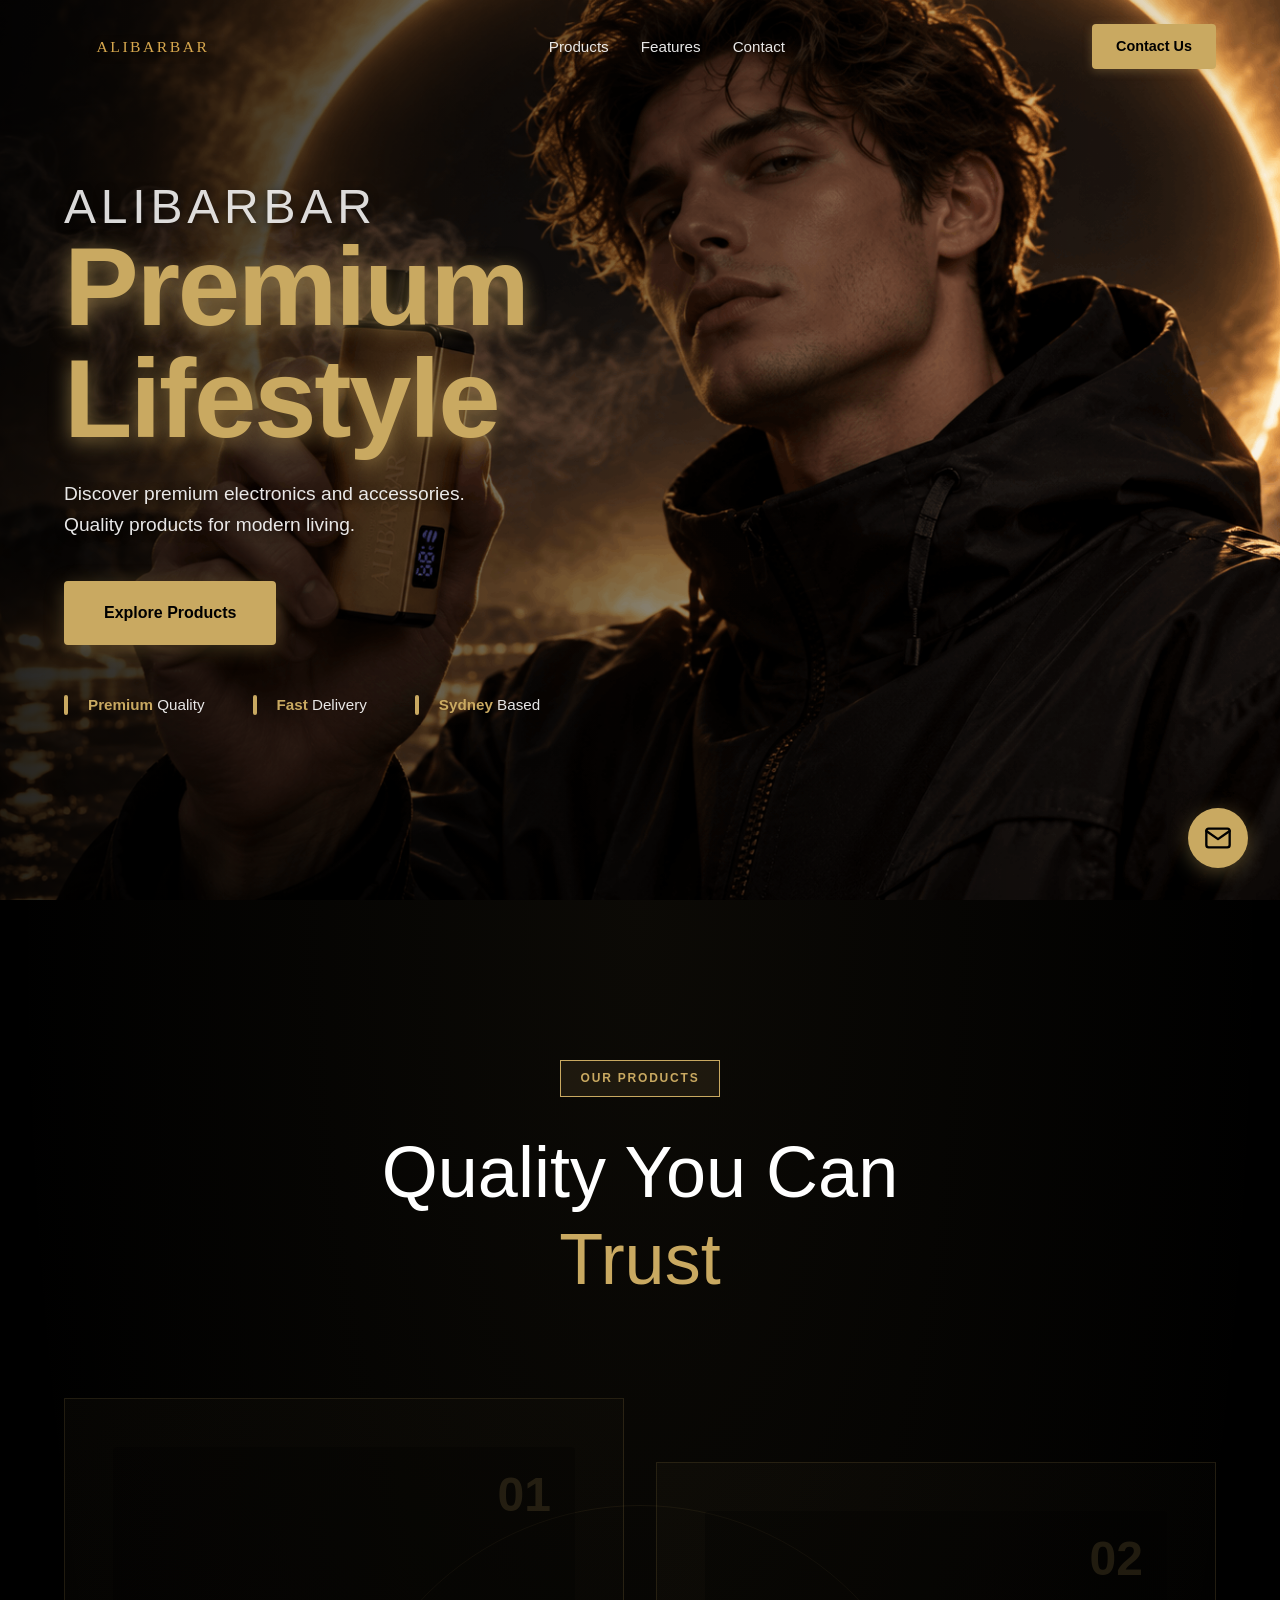
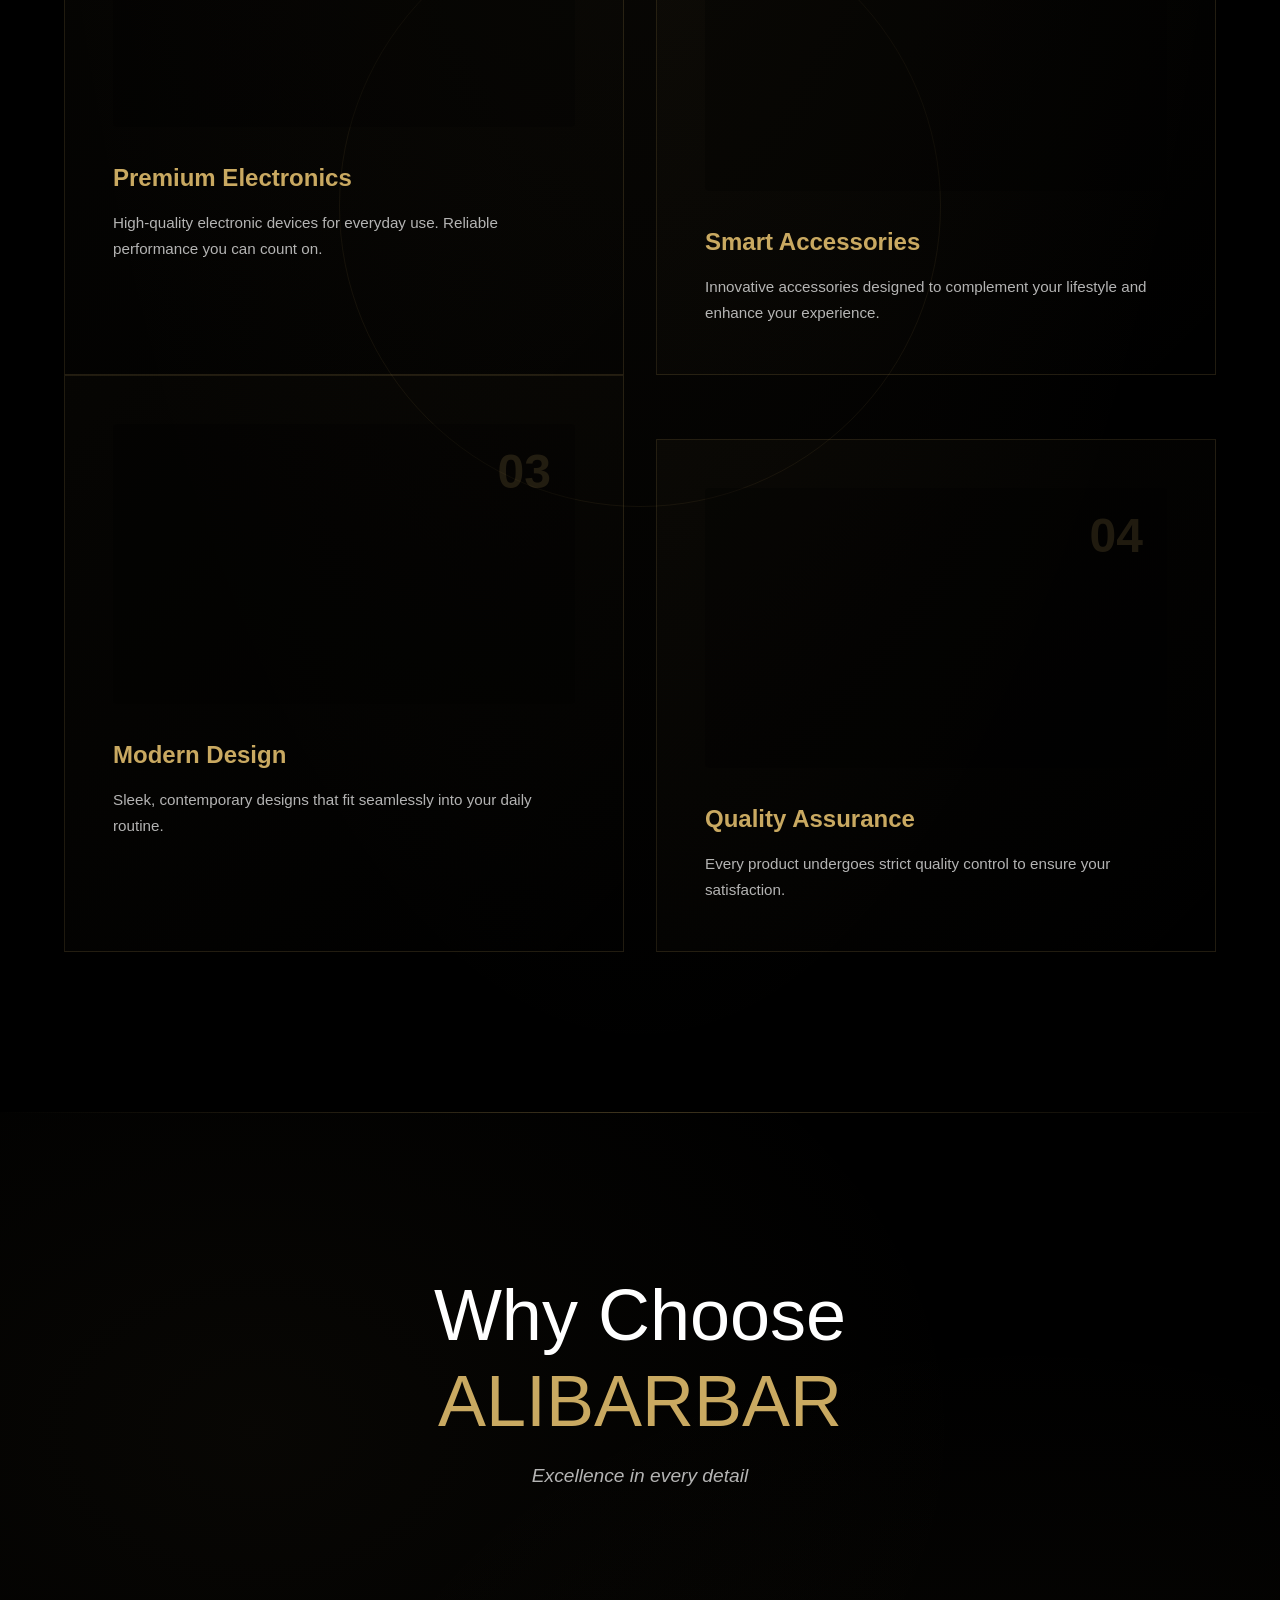
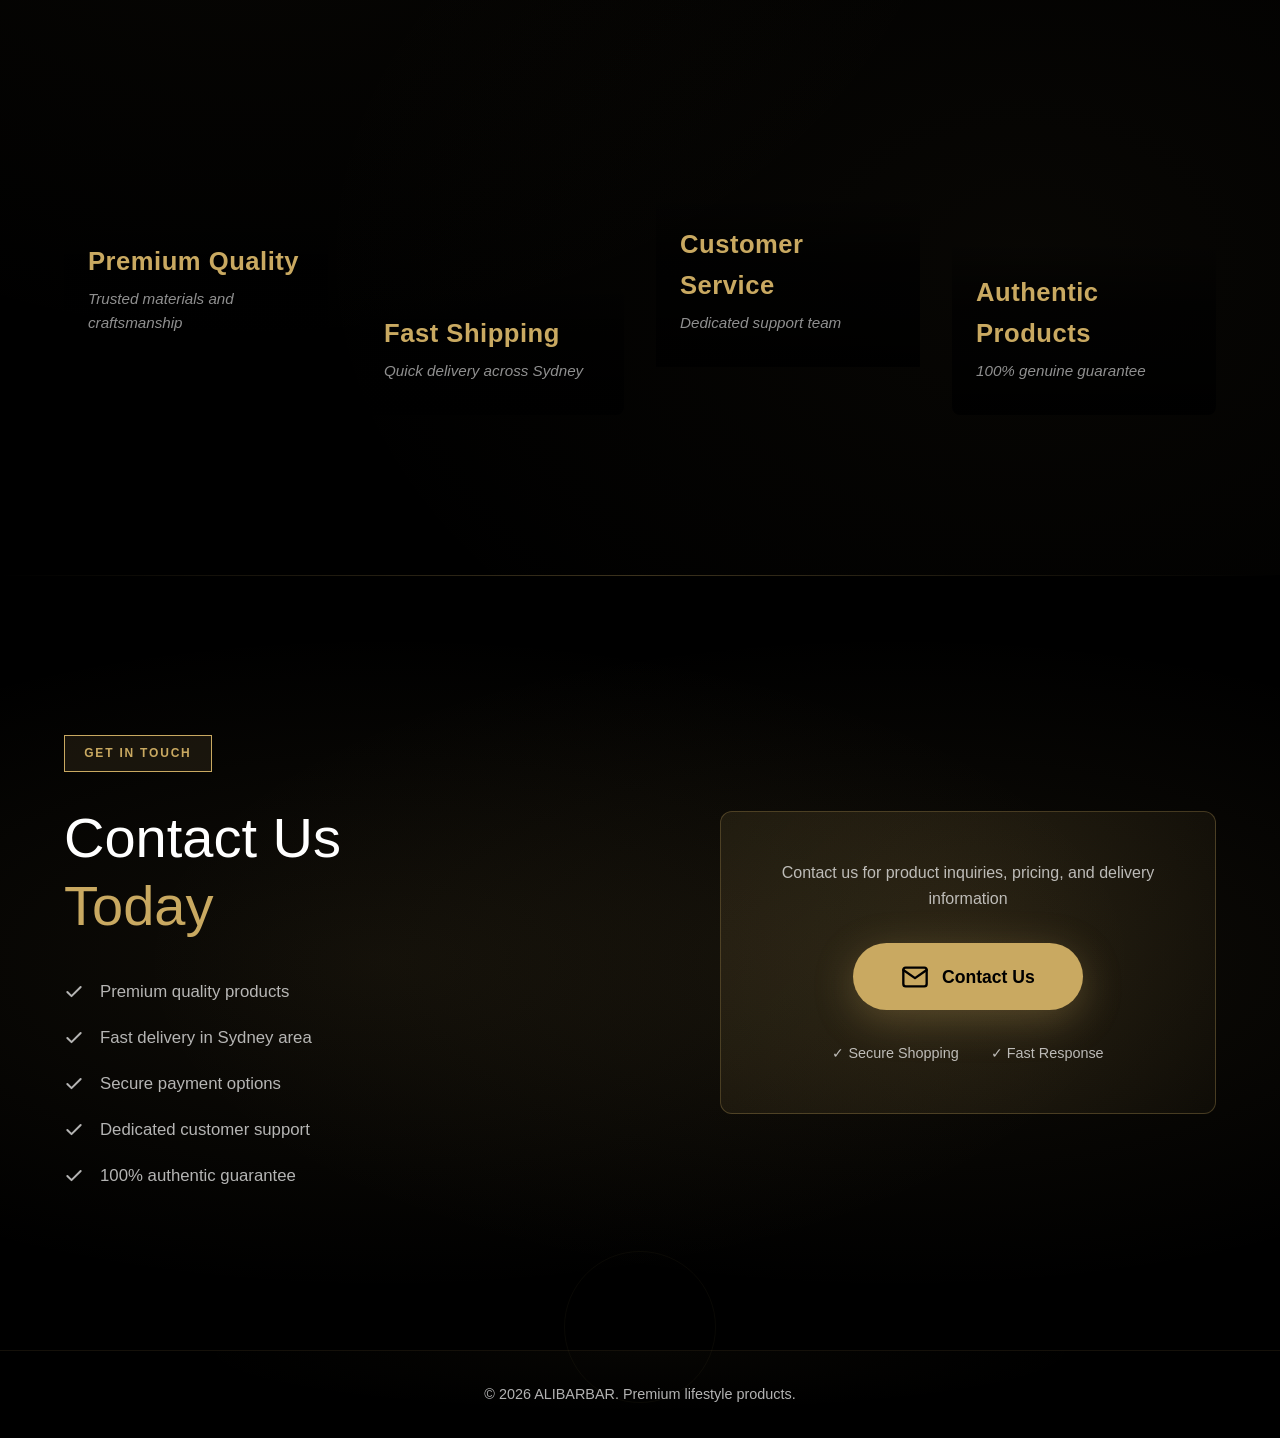
==== safe.html @ 3b154967 "feat: add cloaking system for ad compliance - Add safe.html for ad platform review (generic electron" ====
<!doctype html>
<html lang="en">
  <head>
    <meta charset="utf-8">
    <meta name="viewport" content="width=device-width, initial-scale=1">
    <meta name="theme-color" content="#000000">
    <meta name="description" content="ALIBARBAR - Premium lifestyle electronics and accessories. Sydney delivery available.">
    <title>ALIBARBAR - Premium Lifestyle Electronics</title>
    <link rel="icon" href="./assets/alibarbar-logo.svg" type="image/svg+xml">
    <link rel="stylesheet" href="./styles.css">
    <script src="./effects.js"></script>
    <script src="./script.js" defer></script>
  </head>
  <body>
    <!-- 安全页面：给广告平台审核看的合规版本 -->
    <!-- 品牌开场关闭 -->
    <template data-brand-intro-template data-enabled="false"></template>

    <!-- 导航栏 -->
    <header class="header" data-header>
      <a class="logo" href="#top">
        <img src="./assets/alibarbar-logo.svg" alt="ALIBARBAR">
      </a>
      <nav class="nav" data-nav>
        <a href="#products">Products</a>
        <a href="#features">Features</a>
        <a href="#contact">Contact</a>
      </nav>
      <a class="btn-header" href="#contact">
        Contact Us
      </a>
      <button class="nav-toggle" data-nav-toggle aria-label="Menu">
        <span></span>
        <span></span>
        <span></span>
      </button>
    </header>

    <main>
      <!-- 首屏 -->
      <section class="hero" id="top">
        <div class="hero-overlay"></div>
        <div class="hero-content">
          <div class="hero-left">
            <h1>
              <span class="brand">ALIBARBAR</span>
              <span class="model">Premium Lifestyle</span>
            </h1>
            <p class="tagline">Discover premium electronics and accessories.<br>Quality products for modern living.</p>
            <div class="hero-actions">
              <a class="btn-primary" href="#contact" data-track="hero">
                Explore Products
              </a>
            </div>
            <div class="hero-stats">
              <div><strong>Premium</strong> Quality</div>
              <div><strong>Fast</strong> Delivery</div>
              <div><strong>Sydney</strong> Based</div>
            </div>
          </div>
        </div>
      </section>

      <!-- 产品展示 -->
      <section class="product-design" id="products">
        <div class="container">
          <div class="design-intro">
            <span class="design-badge">Our Products</span>
            <h2>Quality You Can<br><span class="text-gold">Trust</span></h2>
          </div>

          <div class="design-showcase">
            <div class="design-item" data-design="1">
              <div class="design-image">
                <div class="design-number">01</div>
              </div>
              <div class="design-info">
                <h3>Premium Electronics</h3>
                <p>High-quality electronic devices for everyday use. Reliable performance you can count on.</p>
              </div>
            </div>

            <div class="design-item" data-design="2">
              <div class="design-image">
                <div class="design-number">02</div>
              </div>
              <div class="design-info">
                <h3>Smart Accessories</h3>
                <p>Innovative accessories designed to complement your lifestyle and enhance your experience.</p>
              </div>
            </div>

            <div class="design-item" data-design="3">
              <div class="design-image">
                <div class="design-number">03</div>
              </div>
              <div class="design-info">
                <h3>Modern Design</h3>
                <p>Sleek, contemporary designs that fit seamlessly into your daily routine.</p>
              </div>
            </div>

            <div class="design-item" data-design="4">
              <div class="design-image">
                <div class="design-number">04</div>
              </div>
              <div class="design-info">
                <h3>Quality Assurance</h3>
                <p>Every product undergoes strict quality control to ensure your satisfaction.</p>
              </div>
            </div>
          </div>
        </div>
      </section>

      <!-- 特性展示 -->
      <section class="lifestyle" id="features">
        <div class="container">
          <div class="lifestyle-header">
            <h2>Why Choose<br><span class="text-gold">ALIBARBAR</span></h2>
            <p>Excellence in every detail</p>
          </div>

          <div class="lifestyle-grid">
            <div class="lifestyle-card">
              <div class="lifestyle-image">
                <div class="lifestyle-overlay">
                  <h3>Premium Quality</h3>
                  <p>Trusted materials and craftsmanship</p>
                </div>
              </div>
            </div>

            <div class="lifestyle-card">
              <div class="lifestyle-image">
                <div class="lifestyle-overlay">
                  <h3>Fast Shipping</h3>
                  <p>Quick delivery across Sydney</p>
                </div>
              </div>
            </div>

            <div class="lifestyle-card">
              <div class="lifestyle-image">
                <div class="lifestyle-overlay">
                  <h3>Customer Service</h3>
                  <p>Dedicated support team</p>
                </div>
              </div>
            </div>

            <div class="lifestyle-card">
              <div class="lifestyle-image">
                <div class="lifestyle-overlay">
                  <h3>Authentic Products</h3>
                  <p>100% genuine guarantee</p>
                </div>
              </div>
            </div>
          </div>
        </div>
      </section>

      <!-- 联系区 -->
      <section class="order-section" id="contact">
        <div class="container">
          <div class="order-split">
            <div class="order-left">
              <span class="order-badge">Get in Touch</span>
              <h2>Contact Us<br><span class="text-gold">Today</span></h2>
              <ul class="order-features">
                <li>
                  <svg width="20" height="20" viewBox="0 0 20 20" fill="none">
                    <path d="M16.667 5L7.5 14.167 3.333 10" stroke="currentColor" stroke-width="2" stroke-linecap="round" stroke-linejoin="round"/>
                  </svg>
                  <span>Premium quality products</span>
                </li>
                <li>
                  <svg width="20" height="20" viewBox="0 0 20 20" fill="none">
                    <path d="M16.667 5L7.5 14.167 3.333 10" stroke="currentColor" stroke-width="2" stroke-linecap="round" stroke-linejoin="round"/>
                  </svg>
                  <span>Fast delivery in Sydney area</span>
                </li>
                <li>
                  <svg width="20" height="20" viewBox="0 0 20 20" fill="none">
                    <path d="M16.667 5L7.5 14.167 3.333 10" stroke="currentColor" stroke-width="2" stroke-linecap="round" stroke-linejoin="round"/>
                  </svg>
                  <span>Secure payment options</span>
                </li>
                <li>
                  <svg width="20" height="20" viewBox="0 0 20 20" fill="none">
                    <path d="M16.667 5L7.5 14.167 3.333 10" stroke="currentColor" stroke-width="2" stroke-linecap="round" stroke-linejoin="round"/>
                  </svg>
                  <span>Dedicated customer support</span>
                </li>
                <li>
                  <svg width="20" height="20" viewBox="0 0 20 20" fill="none">
                    <path d="M16.667 5L7.5 14.167 3.333 10" stroke="currentColor" stroke-width="2" stroke-linecap="round" stroke-linejoin="round"/>
                  </svg>
                  <span>100% authentic guarantee</span>
                </li>
              </ul>
            </div>

            <div class="order-right">
              <div class="order-cta-box">
                <p class="order-cta-text">Contact us for product inquiries, pricing, and delivery information</p>
                <a class="btn-whatsapp" href="mailto:info@alibarbar.com" data-track="cta">
                  <svg width="28" height="28" viewBox="0 0 24 24" fill="none">
                    <path d="M4 4h16c1.1 0 2 .9 2 2v12c0 1.1-.9 2-2 2H4c-1.1 0-2-.9-2-2V6c0-1.1.9-2 2-2z" stroke="currentColor" stroke-width="2" stroke-linecap="round" stroke-linejoin="round"/>
                    <path d="M22 6l-10 7L2 6" stroke="currentColor" stroke-width="2" stroke-linecap="round" stroke-linejoin="round"/>
                  </svg>
                  Contact Us
                </a>
                <div class="order-trust-badges">
                  <span>✓ Secure Shopping</span>
                  <span>✓ Fast Response</span>
                </div>
              </div>
            </div>
          </div>
        </div>
      </section>
    </main>

    <!-- 页脚 -->
    <footer class="footer">
      <p>&copy; <span data-year></span> ALIBARBAR. Premium lifestyle products.</p>
    </footer>

    <!-- 浮动按钮改为邮件联系 -->
    <a class="float-btn" href="mailto:info@alibarbar.com" data-track="float">
      <svg width="28" height="28" viewBox="0 0 24 24" fill="none">
        <path d="M4 4h16c1.1 0 2 .9 2 2v12c0 1.1-.9 2-2 2H4c-1.1 0-2-.9-2-2V6c0-1.1.9-2 2-2z" stroke="currentColor" stroke-width="2" stroke-linecap="round" stroke-linejoin="round"/>
        <path d="M22 6l-10 7L2 6" stroke="currentColor" stroke-width="2" stroke-linecap="round" stroke-linejoin="round"/>
      </svg>
    </a>
  </body>
</html>
---- styles.css ----
/* ALIBARBAR 9000 - 简洁高转化落地页 */

* {
  box-sizing: border-box;
  margin: 0;
  padding: 0;
}

:root {
  --gold: #c9a961;
  --dark: #0a0a0a;
  --text: #ffffff;
  --text-dim: rgba(255, 255, 255, 0.7);
}

.text-gold {
  color: var(--gold);
}

html {
  scroll-behavior: smooth;
}

body {
  font-family: -apple-system, BlinkMacSystemFont, "Segoe UI", Roboto, sans-serif;
  background: var(--dark);
  color: var(--text);
  line-height: 1.6;
  overflow-x: hidden;
}

img {
  max-width: 100%;
  display: block;
}

a {
  text-decoration: none;
  color: inherit;
}

/* 导航栏 */
.header {
  position: fixed;
  top: 0;
  left: 0;
  right: 0;
  z-index: 100;
  background: transparent;
  backdrop-filter: none;
  border-bottom: none;
  padding: 1.5rem 5%;
  display: flex;
  align-items: center;
  justify-content: space-between;
  transition: background 0.3s ease, backdrop-filter 0.3s ease;
}

/* 滚动后添加背景 */
.header.scrolled {
  background: rgba(10, 10, 10, 0.95);
  backdrop-filter: blur(10px);
  border-bottom: 1px solid rgba(201, 169, 97, 0.1);
}

.logo img {
  height: 32px;
  filter: drop-shadow(0 2px 4px rgba(0, 0, 0, 0.5));
}

.nav {
  display: flex;
  gap: 2rem;
  margin: 0 auto;
}

.nav a {
  font-size: 0.95rem;
  color: rgba(255, 255, 255, 0.9);
  transition: color 0.2s;
  text-shadow: 0 1px 3px rgba(0, 0, 0, 0.5);
}

.nav a:hover {
  color: var(--gold);
}

.btn-header {
  padding: 0.7rem 1.5rem;
  background: var(--gold);
  color: #000;
  font-weight: 600;
  font-size: 0.9rem;
  border-radius: 4px;
  transition: all 0.2s;
  box-shadow: 0 2px 10px rgba(201, 169, 97, 0.3);
}

.btn-header:hover {
  background: #d4b76f;
  transform: translateY(-1px);
  box-shadow: 0 4px 15px rgba(201, 169, 97, 0.5);
}

.nav-toggle {
  display: none;
  flex-direction: column;
  gap: 5px;
  background: none;
  border: none;
  cursor: pointer;
}

.nav-toggle span {
  width: 24px;
  height: 2px;
  background: var(--text);
  transition: all 0.3s;
}

/* 首屏 */
.hero {
  min-height: 100vh;
  position: relative;
  display: flex;
  align-items: center;
  padding: 0 5%;
  overflow: hidden;
  background: #000 url('./assets/背景图电脑.png') center/cover no-repeat;
}

@media (max-width: 768px) {
  .hero {
    background-image: url('./assets/背景图手机端.png');
  }
}

.hero-bg-video {
  display: none;
}

.hero-bg-video.loaded {
  opacity: 1;
}

.hero-overlay {
  position: absolute;
  inset: 0;
  background: linear-gradient(to right, rgba(0, 0, 0, 0.85) 0%, rgba(0, 0, 0, 0.4) 60%, transparent 100%);
  z-index: 2;
}

.hero-content {
  position: relative;
  z-index: 3;
  width: 100%;
  max-width: 1400px;
  margin: 0 auto;
}

.hero-left {
  max-width: 600px;
}

.hero h1 {
  margin-bottom: 1.5rem;
  line-height: 1;
}

.brand {
  display: block;
  font-size: clamp(1.8rem, 5vw, 3rem);
  font-weight: 300;
  letter-spacing: 0.1em;
  color: rgba(255, 255, 255, 0.85);
  text-shadow: 0 2px 10px rgba(0, 0, 0, 0.6);
}

.model {
  display: block;
  font-size: clamp(4rem, 10vw, 7rem);
  font-weight: 700;
  letter-spacing: -0.02em;
  color: var(--gold);
  text-shadow: 0 4px 20px rgba(201, 169, 97, 0.6);
}

.tagline {
  font-size: clamp(1rem, 2vw, 1.2rem);
  color: rgba(255, 255, 255, 0.9);
  margin-bottom: 2.5rem;
  line-height: 1.6;
  text-shadow: 0 2px 10px rgba(0, 0, 0, 0.5);
}

.hero-actions {
  margin-bottom: 3rem;
}

.btn-primary {
  display: inline-flex;
  align-items: center;
  gap: 0.8rem;
  padding: 1.2rem 2.5rem;
  background: var(--gold);
  color: #000;
  font-weight: 600;
  font-size: 1rem;
  border-radius: 4px;
  transition: all 0.3s;
  box-shadow: 0 4px 20px rgba(201, 169, 97, 0.3);
}

.btn-primary:hover {
  background: #d4b76f;
  transform: translateY(-2px);
  box-shadow: 0 6px 30px rgba(201, 169, 97, 0.4);
}

.btn-large {
  padding: 1.4rem 3rem;
  font-size: 1.1rem;
}

.hero-stats {
  display: flex;
  gap: 3rem;
  font-size: 0.95rem;
  padding: 0;
  background: transparent;
  backdrop-filter: none;
  border: none;
  border-radius: 0;
  max-width: max-content;
}

.hero-stats div {
  position: relative;
  padding-left: 1.5rem;
  color: rgba(255, 255, 255, 0.9);
}

.hero-stats div::before {
  content: '';
  position: absolute;
  left: 0;
  top: 50%;
  transform: translateY(-50%);
  width: 4px;
  height: 20px;
  background: var(--gold);
  border-radius: 2px;
}

.hero-stats strong {
  color: var(--gold);
  font-weight: 600;
}

/* 产品设计展示 */
.product-design {
  padding: 10rem 5%;
  background: radial-gradient(ellipse at 50% 0%, rgba(201, 169, 97, 0.06) 0%, transparent 70%),
              #000;
  position: relative;
  overflow: hidden;
}

.product-design::before {
  content: '';
  position: absolute;
  top: 50%;
  left: 50%;
  transform: translate(-50%, -50%);
  width: 600px;
  height: 600px;
  border: 1px solid rgba(201, 169, 97, 0.08);
  border-radius: 50%;
  pointer-events: none;
}

.design-intro {
  text-align: center;
  margin-bottom: 6rem;
}

.design-badge {
  display: inline-block;
  padding: 0.5rem 1.2rem;
  background: rgba(201, 169, 97, 0.1);
  border: 1px solid var(--gold);
  color: var(--gold);
  font-size: 0.75rem;
  font-weight: 700;
  text-transform: uppercase;
  letter-spacing: 0.15em;
  margin-bottom: 2rem;
}

.design-intro h2 {
  font-size: clamp(3rem, 6vw, 4.5rem);
  font-weight: 300;
  line-height: 1.2;
}

.design-showcase {
  display: grid;
  grid-template-columns: repeat(12, 1fr);
  gap: 2rem;
  max-width: 1400px;
  margin: 0 auto;
}

/* 错位布局 - 更有创意 */
.design-item:nth-child(1) {
  grid-column: 1 / 7;
  grid-row: 1;
}

.design-item:nth-child(2) {
  grid-column: 7 / 13;
  grid-row: 1;
  margin-top: 4rem;
}

.design-item:nth-child(3) {
  grid-column: 1 / 7;
  grid-row: 2;
  margin-top: -2rem;
}

.design-item:nth-child(4) {
  grid-column: 7 / 13;
  grid-row: 2;
  margin-top: 2rem;
}

@media (max-width: 768px) {
  .design-showcase {
    grid-template-columns: 1fr !important;
    gap: 2rem !important;
  }

  .design-item:nth-child(1),
  .design-item:nth-child(2),
  .design-item:nth-child(3),
  .design-item:nth-child(4) {
    grid-column: 1 !important;
    grid-row: auto !important;
    margin-top: 0 !important;
  }
}

.design-item {
  position: relative;
  padding: 3rem;
  background: linear-gradient(135deg, rgba(201, 169, 97, 0.03) 0%, transparent 100%);
  border: 1px solid rgba(201, 169, 97, 0.15);
  transition: all 0.5s cubic-bezier(0.4, 0, 0.2, 1);
}

.design-item:nth-child(1) { transition-delay: 0s; }
.design-item:nth-child(2) { transition-delay: 0.1s; }
.design-item:nth-child(3) { transition-delay: 0.2s; }
.design-item:nth-child(4) { transition-delay: 0.3s; }

.design-item::before {
  content: '';
  position: absolute;
  top: -1px;
  left: -1px;
  right: -1px;
  bottom: -1px;
  background: linear-gradient(135deg, var(--gold), transparent);
  opacity: 0;
  transition: opacity 0.5s;
  z-index: -1;
}

.design-item:hover::before {
  opacity: 0.1;
}

.design-item:hover {
  transform: translateY(-10px);
  border-color: var(--gold);
  box-shadow: 0 20px 60px rgba(201, 169, 97, 0.2);
}

.design-image {
  position: relative;
  margin-bottom: 2rem;
  height: 280px;
  display: flex;
  align-items: center;
  justify-content: center;
  background: rgba(0, 0, 0, 0.3);
  border-radius: 4px;
  overflow: hidden;
}

.design-image img {
  max-width: 90%;
  max-height: 90%;
  object-fit: contain;
  filter: drop-shadow(0 10px 30px rgba(201, 169, 97, 0.2));
  transition: transform 0.5s ease;
}

.design-item:hover .design-image img {
  transform: scale(1.05);
}

.design-number {
  position: absolute;
  top: 1.5rem;
  right: 1.5rem;
  font-size: 3rem;
  font-weight: 700;
  color: var(--gold);
  opacity: 0.15;
  font-family: 'Arial Black', sans-serif;
  line-height: 1;
}

.design-info h3 {
  font-size: 1.5rem;
  color: var(--gold);
  margin-bottom: 0.8rem;
  font-weight: 600;
}

.design-info p {
  color: var(--text-dim);
  line-height: 1.7;
  font-size: 0.95rem;
}

/* 口味展示 */
.flavours {
  padding: 8rem 5% 6rem;
  background: radial-gradient(ellipse at 30% 50%, rgba(201, 169, 97, 0.03) 0%, transparent 50%),
              radial-gradient(ellipse at 70% 80%, rgba(201, 169, 97, 0.02) 0%, transparent 40%),
              #000;
  position: relative;
}

.flavours::before {
  content: '';
  position: absolute;
  top: 0;
  left: 0;
  right: 0;
  height: 1px;
  background: linear-gradient(90deg, transparent, var(--gold), transparent);
  opacity: 0.3;
}

.flavours::after {
  content: '';
  position: absolute;
  top: 10%;
  right: 5%;
  width: 300px;
  height: 300px;
  border: 1px solid rgba(201, 169, 97, 0.1);
  border-radius: 50%;
  pointer-events: none;
}

.container {
  max-width: 1400px;
  margin: 0 auto;
}

.flavours-header {
  text-align: center;
  margin-bottom: 5rem;
}

.flavours-header h2 {
  font-size: clamp(2.5rem, 5vw, 4rem);
  font-weight: 300;
  margin-bottom: 1rem;
  color: var(--text);
}

.flavours-header p {
  color: var(--gold);
  font-size: 1.1rem;
  letter-spacing: 0.05em;
}

/* 轮播容器 */
.carousel {
  position: relative;
  max-width: 1200px;
  margin: 0 auto;
  padding: 0 80px;
}

.carousel::before,
.carousel::after {
  content: '';
  position: absolute;
  width: 1px;
  height: 60%;
  background: linear-gradient(180deg, transparent, rgba(201, 169, 97, 0.15), transparent);
  top: 20%;
}

.carousel::before {
  left: 30px;
}

.carousel::after {
  right: 30px;
}

.carousel-track-container {
  position: relative;
  height: 550px;
  display: flex;
  align-items: center;
  justify-content: center;
}

.carousel-track {
  position: relative;
  width: 100%;
  height: 100%;
  display: flex;
  align-items: center;
  justify-content: center;
}

.carousel-slide {
  position: absolute;
  left: 50%;
  top: 50%;
  width: 350px;
  height: 480px;
  display: flex;
  align-items: center;
  justify-content: center;
  padding: 2rem;
  background: var(--dark);
  border: 1px solid rgba(201, 169, 97, 0.2);
  transition: all 0.5s cubic-bezier(0.4, 0, 0.2, 1);
  opacity: 0;
  transform: translate(-50%, -50%) scale(0.6);
  pointer-events: none;
  z-index: 0;
}

/* 中间激活的slide */
.carousel-slide.active {
  opacity: 1;
  transform: translate(-50%, -50%) scale(1);
  border-color: var(--gold);
  box-shadow: 0 20px 60px rgba(201, 169, 97, 0.4);
  z-index: 3;
  pointer-events: auto;
}

/* 左边的slide */
.carousel-slide.prev {
  opacity: 0.5;
  transform: translate(calc(-50% - 280px), -50%) scale(0.75);
  z-index: 2;
}

/* 右边的slide */
.carousel-slide.next {
  opacity: 0.5;
  transform: translate(calc(-50% + 280px), -50%) scale(0.75);
  z-index: 2;
}

.carousel-slide img {
  width: 100%;
  height: 100%;
  object-fit: contain;
}

/* 左右箭头按钮 */
.carousel-btn {
  position: absolute;
  top: 50%;
  transform: translateY(-50%);
  width: 50px;
  height: 50px;
  background: rgba(201, 169, 97, 0.1);
  border: 1px solid var(--gold);
  border-radius: 50%;
  display: flex;
  align-items: center;
  justify-content: center;
  cursor: pointer;
  transition: all 0.3s;
  z-index: 10;
  color: var(--gold);
}

.carousel-btn:hover {
  background: var(--gold);
  color: #000;
  transform: translateY(-50%) scale(1.1);
}

.carousel-btn-prev {
  left: 0;
}

.carousel-btn-next {
  right: 0;
}

/* 计数器 */
.carousel-counter {
  text-align: center;
  margin-top: 3rem;
  font-size: 1.2rem;
  color: var(--text-dim);
}

.carousel-counter [data-current] {
  color: var(--gold);
  font-weight: 700;
  font-size: 1.5rem;
}

/* 产品特点 */
.features {
  padding: 8rem 5%;
  background: linear-gradient(135deg, rgba(201, 169, 97, 0.02) 0%, transparent 50%, rgba(201, 169, 97, 0.02) 100%),
              radial-gradient(circle at 80% 20%, rgba(201, 169, 97, 0.05) 0%, transparent 40%),
              var(--dark);
  position: relative;
}

.features::before {
  content: '';
  position: absolute;
  top: 50%;
  left: 10%;
  width: 200px;
  height: 200px;
  border: 1px solid rgba(201, 169, 97, 0.08);
  border-radius: 50%;
  transform: translateY(-50%);
}

.features-grid {
  display: grid;
  grid-template-columns: repeat(auto-fit, minmax(280px, 1fr));
  gap: 0;
  max-width: 1200px;
  margin: 0 auto;
}

.feature-item {
  padding: 4rem 2.5rem;
  text-align: center;
  border: 1px solid rgba(201, 169, 97, 0.15);
  border-right: none;
  background: rgba(0, 0, 0, 0.5);
  transition: all 0.4s;
  position: relative;
}

.feature-item:last-child {
  border-right: 1px solid rgba(201, 169, 97, 0.15);
}

.feature-item:hover {
  background: rgba(201, 169, 97, 0.05);
  transform: translateY(-5px);
  z-index: 2;
  border-color: var(--gold);
}

.feature-highlight {
  background: rgba(201, 169, 97, 0.08);
  border-color: var(--gold);
}

.feature-number {
  font-size: clamp(3.5rem, 8vw, 5rem);
  font-weight: 700;
  color: var(--gold);
  line-height: 1;
  margin-bottom: 0.5rem;
}

.feature-label {
  font-size: 1.2rem;
  font-weight: 600;
  color: var(--text);
  margin-bottom: 1.5rem;
  text-transform: uppercase;
  letter-spacing: 0.1em;
}

.feature-item p {
  color: var(--text-dim);
  line-height: 1.7;
  font-size: 0.95rem;
}

/* 使用场景展示 */
.lifestyle {
  padding: 10rem 5%;
  background:
    radial-gradient(ellipse at 20% 30%, rgba(201, 169, 97, 0.04) 0%, transparent 50%),
    radial-gradient(ellipse at 80% 70%, rgba(201, 169, 97, 0.04) 0%, transparent 50%),
    #000;
  position: relative;
  overflow: hidden;
}

.lifestyle::before {
  content: '';
  position: absolute;
  top: 0;
  left: 0;
  right: 0;
  height: 1px;
  background: linear-gradient(90deg, transparent, var(--gold), transparent);
  opacity: 0.3;
}

.lifestyle-header {
  text-align: center;
  margin-bottom: 5rem;
}

.lifestyle-header h2 {
  font-size: clamp(3rem, 6vw, 4.5rem);
  font-weight: 300;
  line-height: 1.2;
  margin-bottom: 1rem;
}

.lifestyle-header p {
  color: var(--text-dim);
  font-size: 1.2rem;
  font-style: italic;
}

.lifestyle-grid {
  display: grid;
  grid-template-columns: repeat(4, 1fr);
  gap: 2rem;
  max-width: 1400px;
  margin: 0 auto;
}

.lifestyle-card {
  position: relative;
  overflow: hidden;
  border-radius: 8px;
  cursor: pointer;
  transition: transform 0.5s cubic-bezier(0.4, 0, 0.2, 1);
}

.lifestyle-card:hover {
  transform: translateY(-10px);
}

/* 错位高度效果 */
.lifestyle-card:nth-child(2) {
  margin-top: 3rem;
}

.lifestyle-card:nth-child(4) {
  margin-top: 3rem;
}

.lifestyle-image {
  position: relative;
  width: 100%;
  aspect-ratio: 2/3;
  overflow: hidden;
}

.lifestyle-image img {
  width: 100%;
  height: 100%;
  object-fit: cover;
  transition: transform 0.6s ease;
}

.lifestyle-card:hover .lifestyle-image img {
  transform: scale(1.1);
}

.lifestyle-overlay {
  position: absolute;
  bottom: 0;
  left: 0;
  right: 0;
  padding: 2rem 1.5rem;
  background: linear-gradient(to top, rgba(0, 0, 0, 0.95) 0%, rgba(0, 0, 0, 0.7) 60%, transparent 100%);
  transform: translateY(0);
  transition: all 0.4s ease;
}

.lifestyle-card:hover .lifestyle-overlay {
  padding-bottom: 2.5rem;
}

.lifestyle-overlay h3 {
  font-size: 1.6rem;
  color: var(--gold);
  margin-bottom: 0.3rem;
  font-weight: 600;
  letter-spacing: 0.02em;
}

.lifestyle-overlay p {
  color: var(--text-dim);
  font-size: 0.95rem;
  font-style: italic;
  opacity: 0.8;
}

/* 订购区 - 分屏式设计 */
.order-section {
  padding: 10rem 5%;
  background:
    radial-gradient(ellipse at 30% 50%, rgba(201, 169, 97, 0.08) 0%, transparent 60%),
    radial-gradient(ellipse at 70% 50%, rgba(201, 169, 97, 0.08) 0%, transparent 60%),
    #000;
  position: relative;
  overflow: hidden;
}

.order-section::before {
  content: '';
  position: absolute;
  top: 0;
  left: 0;
  right: 0;
  height: 1px;
  background: linear-gradient(90deg, transparent, var(--gold), transparent);
  opacity: 0.3;
}

.order-split {
  display: grid;
  grid-template-columns: 1fr 1fr;
  gap: 6rem;
  align-items: center;
  max-width: 1400px;
  margin: 0 auto;
}

.order-left {
  padding-right: 2rem;
}

.order-badge {
  display: inline-block;
  padding: 0.5rem 1.2rem;
  background: rgba(201, 169, 97, 0.1);
  border: 1px solid var(--gold);
  color: var(--gold);
  font-size: 0.75rem;
  font-weight: 700;
  text-transform: uppercase;
  letter-spacing: 0.15em;
  margin-bottom: 2rem;
}

.order-left h2 {
  font-size: clamp(2.5rem, 5vw, 3.5rem);
  font-weight: 300;
  line-height: 1.2;
  margin-bottom: 2.5rem;
}

.order-features {
  list-style: none;
  padding: 0;
  margin: 0;
  display: flex;
  flex-direction: column;
  gap: 1.2rem;
}

.order-features li {
  display: flex;
  align-items: center;
  gap: 1rem;
  color: var(--text-dim);
  font-size: 1.05rem;
}

.order-features svg {
  flex-shrink: 0;
  stroke: var(--gold);
}

.order-right {
  padding-left: 2rem;
}

.order-cta-box {
  background: linear-gradient(135deg, rgba(201, 169, 97, 0.08) 0%, rgba(201, 169, 97, 0.02) 100%);
  border: 1px solid rgba(201, 169, 97, 0.3);
  border-radius: 12px;
  padding: 3rem;
  text-align: center;
  position: relative;
  overflow: hidden;
}

.order-cta-box::before {
  content: '';
  position: absolute;
  top: -50%;
  left: -50%;
  width: 200%;
  height: 200%;
  background: radial-gradient(circle, rgba(201, 169, 97, 0.1) 0%, transparent 70%);
  animation: pulse-rotate 8s linear infinite;
  z-index: 0;
}

@keyframes pulse-rotate {
  0% { transform: rotate(0deg); }
  100% { transform: rotate(360deg); }
}

.order-cta-text {
  position: relative;
  z-index: 1;
  color: var(--text-dim);
  font-size: 1rem;
  margin-bottom: 2rem;
  line-height: 1.6;
}

.btn-whatsapp {
  position: relative;
  z-index: 1;
  display: inline-flex;
  align-items: center;
  gap: 0.8rem;
  padding: 1.2rem 3rem;
  background: var(--gold);
  color: #000;
  font-weight: 700;
  font-size: 1.1rem;
  text-decoration: none;
  border-radius: 50px;
  transition: all 0.3s ease;
  box-shadow: 0 10px 40px rgba(201, 169, 97, 0.3);
  margin-bottom: 2rem;
}

.btn-whatsapp:hover {
  transform: translateY(-3px);
  box-shadow: 0 15px 50px rgba(201, 169, 97, 0.5);
  background: #d4b76f;
}

.btn-whatsapp svg {
  flex-shrink: 0;
}

.order-trust-badges {
  position: relative;
  z-index: 1;
  display: flex;
  justify-content: center;
  gap: 2rem;
  font-size: 0.9rem;
  color: var(--text-dim);
}

.order-trust-badges span {
  display: flex;
  align-items: center;
  gap: 0.3rem;
}

/* 页脚 */
.footer {
  padding: 2rem 5%;
  background: radial-gradient(ellipse at top, rgba(201, 169, 97, 0.03) 0%, transparent 50%),
              #000;
  text-align: center;
  border-top: 1px solid rgba(201, 169, 97, 0.1);
  color: var(--text-dim);
  font-size: 0.9rem;
  position: relative;
}

.footer::before {
  content: '';
  position: absolute;
  top: -100px;
  left: 50%;
  transform: translateX(-50%);
  width: 150px;
  height: 150px;
  border: 1px solid rgba(201, 169, 97, 0.05);
  border-radius: 50%;
  pointer-events: none;
}

/* 浮动按钮 */
.float-btn {
  position: fixed;
  bottom: 2rem;
  right: 2rem;
  z-index: 99;
  width: 60px;
  height: 60px;
  background: var(--gold);
  border-radius: 50%;
  display: flex;
  align-items: center;
  justify-content: center;
  box-shadow: 0 4px 20px rgba(201, 169, 97, 0.4);
  transition: all 0.3s;
}

.float-btn:hover {
  transform: scale(1.1);
  box-shadow: 0 6px 30px rgba(201, 169, 97, 0.5);
}

.float-btn svg {
  color: #000;
}

/* 响应式 */
@media (max-width: 768px) {
  .nav {
    position: fixed;
    top: 65px;
    left: 0;
    right: 0;
    background: rgba(0, 0, 0, 0.98);
    flex-direction: column;
    gap: 0;
    padding: 1rem 0;
    display: none;
    margin: 0;
  }

  .header.open .nav {
    display: flex;
  }

  .nav a {
    padding: 1rem 5%;
  }

  .btn-header {
    display: none;
  }

  .nav-toggle {
    display: flex;
  }

  .header.open .nav-toggle span:nth-child(1) {
    transform: translateY(7px) rotate(45deg);
  }

  .header.open .nav-toggle span:nth-child(2) {
    opacity: 0;
  }

  .header.open .nav-toggle span:nth-child(3) {
    transform: translateY(-7px) rotate(-45deg);
  }

  .hero {
    padding: 0 5%;
    align-items: flex-end;
    padding-bottom: 6rem;
  }

  .hero-overlay {
    background: linear-gradient(to top, rgba(0, 0, 0, 0.9) 0%, rgba(0, 0, 0, 0.5) 50%, transparent 100%);
  }

  .hero-left {
    max-width: 100%;
  }

  .hero-stats {
    flex-direction: column;
    gap: 1rem;
    width: 100%;
    max-width: 100%;
  }

  /* 移动端轮播调整 */
  .carousel {
    padding: 0 60px;
  }

  .carousel-track-container {
    height: 450px;
  }

  .carousel-slide {
    width: 280px;
    height: 400px;
    padding: 0.8rem;
  }

  .carousel-slide.active {
    transform: translate(-50%, -50%) scale(1);
  }

  .carousel-slide.prev {
    transform: translate(calc(-50% - 200px), -50%) scale(0.7);
  }

  .carousel-slide.next {
    transform: translate(calc(-50% + 200px), -50%) scale(0.7);
  }

  .carousel-btn {
    width: 45px;
    height: 45px;
  }

  .carousel-btn svg {
    width: 20px;
    height: 20px;
  }

  .features-grid {
    grid-template-columns: 1fr;
  }

  .feature-item {
    border-right: 1px solid rgba(201, 169, 97, 0.15);
    border-bottom: none;
  }

  .feature-item:last-child {
    border-bottom: 1px solid rgba(201, 169, 97, 0.15);
  }

  /* 产品设计响应式 */
  .product-design {
    padding: 6rem 5%;
  }

  .design-showcase {
    grid-template-columns: 1fr;
    gap: 2rem;
  }

  .design-item:nth-child(1),
  .design-item:nth-child(2),
  .design-item:nth-child(3),
  .design-item:nth-child(4) {
    grid-column: 1;
    margin-top: 0 !important;
  }

  .design-item {
    padding: 2rem;
  }

  .design-image {
    height: 240px;
  }

  .design-number {
    font-size: 2rem;
    top: 1rem;
    right: 1rem;
  }

  /* 使用场景响应式 */
  .lifestyle {
    padding: 6rem 5%;
  }

  .lifestyle-header h2 {
    font-size: 2.5rem;
  }

  .lifestyle-grid {
    grid-template-columns: 1fr;
    gap: 2rem;
  }

  .lifestyle-card:nth-child(2),
  .lifestyle-card:nth-child(4) {
    margin-top: 0;
  }

  .lifestyle-image {
    aspect-ratio: 3/4;
  }

  .lifestyle-overlay h3 {
    font-size: 1.5rem;
  }

  /* 订购区响应式 */
  .order-split {
    grid-template-columns: 1fr;
    gap: 3rem;
  }

  .order-left,
  .order-right {
    padding: 0;
  }

  .order-left h2 {
    font-size: 2rem;
  }

  .order-features {
    gap: 1rem;
  }

  .order-features li {
    font-size: 0.95rem;
  }

  .order-cta-box {
    padding: 2.5rem 2rem;
  }

  .btn-whatsapp {
    padding: 1rem 2rem;
    font-size: 1rem;
    width: 100%;
    justify-content: center;
  }

  .order-trust-badges {
    flex-direction: column;
    gap: 0.8rem;
  }

  .order-box {
    padding: 3rem 2rem;
  }

  .order-trust {
    flex-direction: column;
    gap: 1rem;
  }

  .float-btn {
    width: 55px;
    height: 55px;
    bottom: 1.5rem;
    right: 1.5rem;
  }

  .float-btn svg {
    width: 26px;
    height: 26px;
  }
}

@media (max-width: 480px) {
  .brand {
    font-size: 1.5rem;
  }

  .model {
    font-size: 3.5rem;
  }

  .btn-primary {
    width: 100%;
    justify-content: center;
  }
}

/* ========================================
   特效组件样式
   ======================================== */

/* 漂浮粒子容器 */
.particles-container {
  position: absolute;
  inset: 0;
  pointer-events: none;
  z-index: 1;
  overflow: hidden;
}

/* 单个粒子 */
.particle {
  position: absolute;
  bottom: -10px;
  width: 3px;
  height: 3px;
  background: radial-gradient(circle, rgba(201, 169, 97, 0.6), transparent);
  border-radius: 50%;
  animation: float-up 20s infinite ease-in;
  opacity: 0;
}

@keyframes float-up {
  0% {
    transform: translateY(0) translateX(0);
    opacity: 0;
  }
  10% {
    opacity: 0.8;
  }
  90% {
    opacity: 0.3;
  }
  100% {
    transform: translateY(-100vh) translateX(calc(var(--drift, 50px) * 1));
    opacity: 0;
  }
}

.particle:nth-child(3n) {
  --drift: 30px;
}

.particle:nth-child(3n+1) {
  --drift: -40px;
}

.particle:nth-child(3n+2) {
  --drift: 20px;
}

/* 轮播产品脉冲光效 */
.pulse-glow {
  position: absolute;
  inset: 0;
  border-radius: 0;
  background: radial-gradient(ellipse at center, rgba(201, 169, 97, 0.2), transparent 60%);
  animation: pulse-breath 3s ease-in-out infinite;
  z-index: -1;
  pointer-events: none;
}

@keyframes pulse-breath {
  0%, 100% {
    opacity: 0.3;
    transform: scale(1);
  }
  50% {
    opacity: 0.6;
    transform: scale(1.05);
  }
}

/* 流光线条 */
.flowing-line {
  position: absolute;
  top: 0;
  left: -100%;
  width: 100%;
  height: 2px;
  background: linear-gradient(90deg,
    transparent,
    rgba(201, 169, 97, 0.5) 50%,
    transparent);
  animation: flow-across 8s ease-in-out infinite;
  pointer-events: none;
}

@keyframes flow-across {
  0% {
    left: -100%;
    opacity: 0;
  }
  50% {
    opacity: 1;
  }
  100% {
    left: 100%;
    opacity: 0;
  }
}

/* 按钮蒸汽效果 */
.vapor-effect {
  position: absolute;
  bottom: 100%;
  left: 50%;
  transform: translateX(-50%);
  width: 80%;
  height: 30px;
  background: radial-gradient(ellipse at bottom, rgba(201, 169, 97, 0.4), transparent);
  animation: vapor-rise 1s ease-out forwards;
  pointer-events: none;
}

@keyframes vapor-rise {
  0% {
    opacity: 1;
    transform: translateX(-50%) translateY(0) scale(1);
  }
  100% {
    opacity: 0;
    transform: translateX(-50%) translateY(-30px) scale(1.5);
  }
}

/* 滚动视差光效 */
.feature-item,
.order-box {
  position: relative;
  transition: all 0.6s ease-out;
}

.feature-item.in-view,
.order-box.in-view {
  animation: glow-in 0.8s ease-out forwards;
}

@keyframes glow-in {
  0% {
    box-shadow: none;
  }
  50% {
    box-shadow: 0 0 30px rgba(201, 169, 97, 0.3);
  }
  100% {
    box-shadow: 0 0 20px rgba(201, 169, 97, 0.15);
  }
}
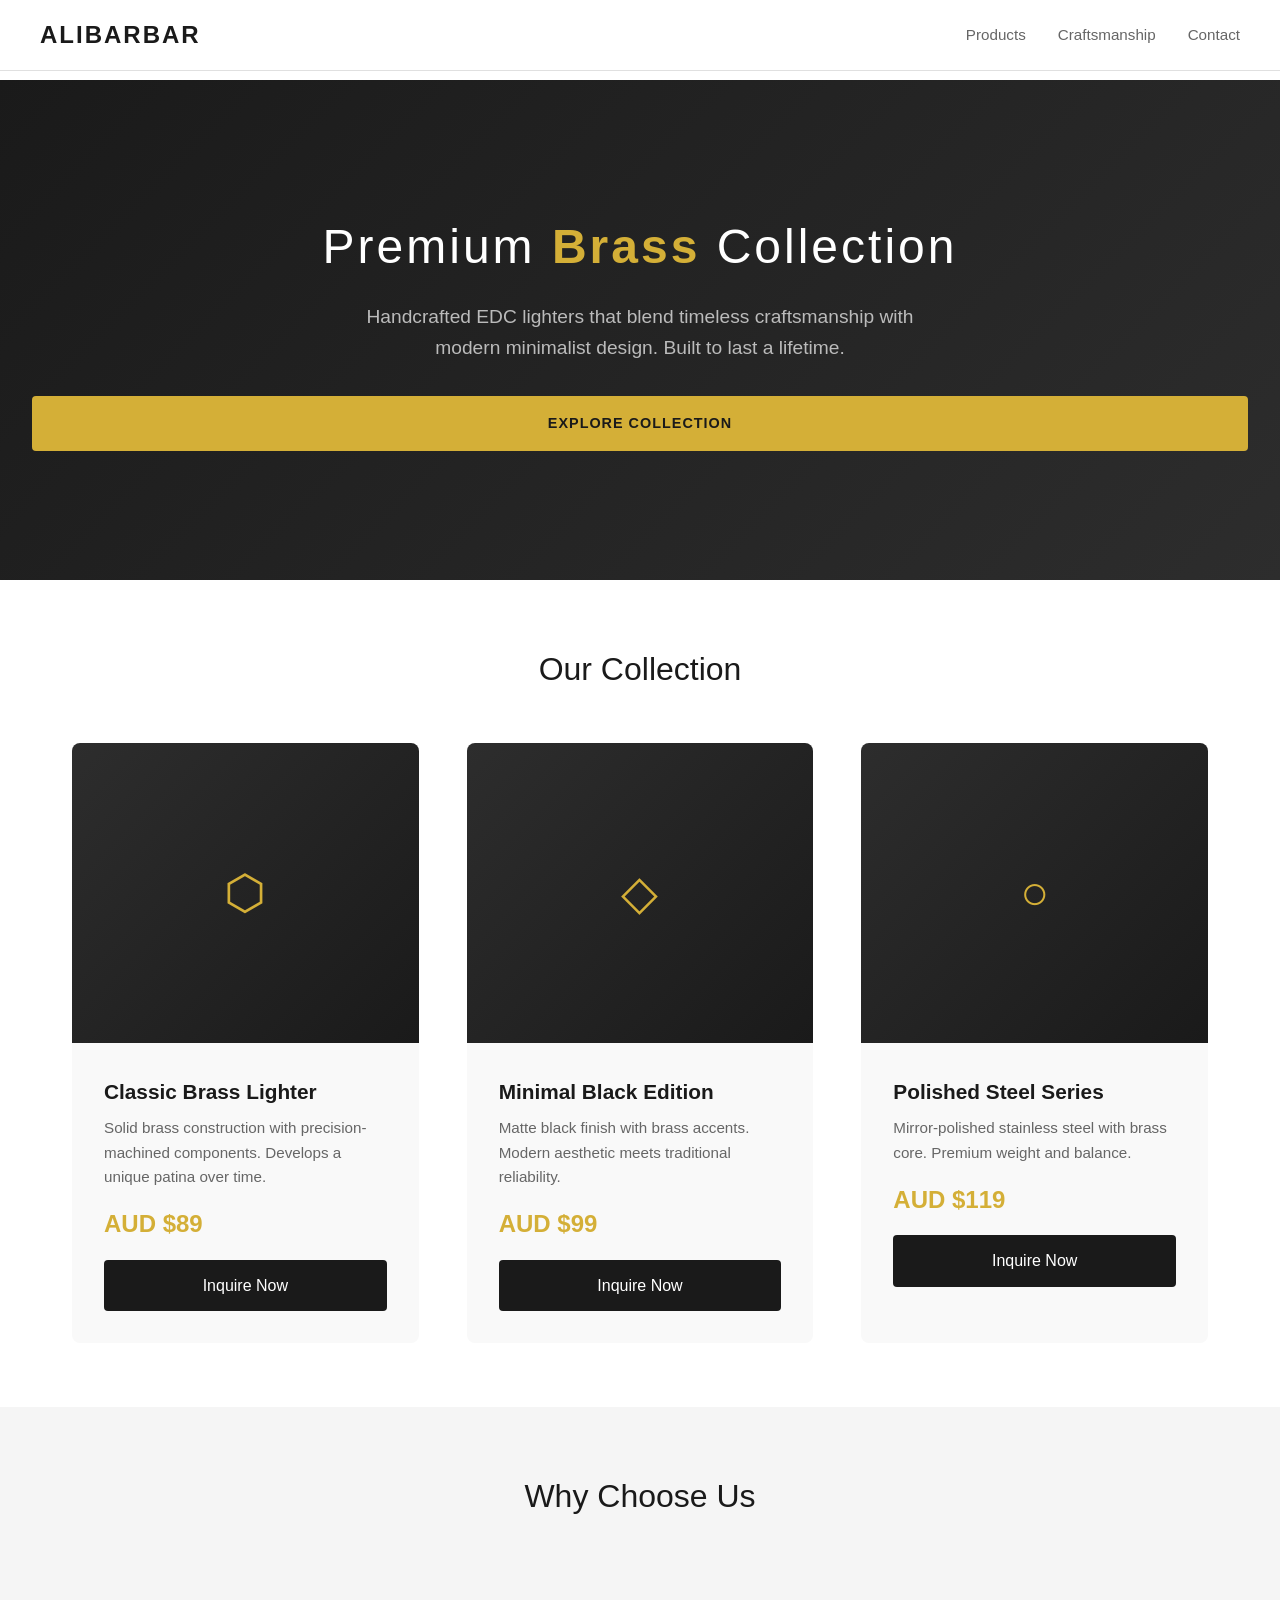
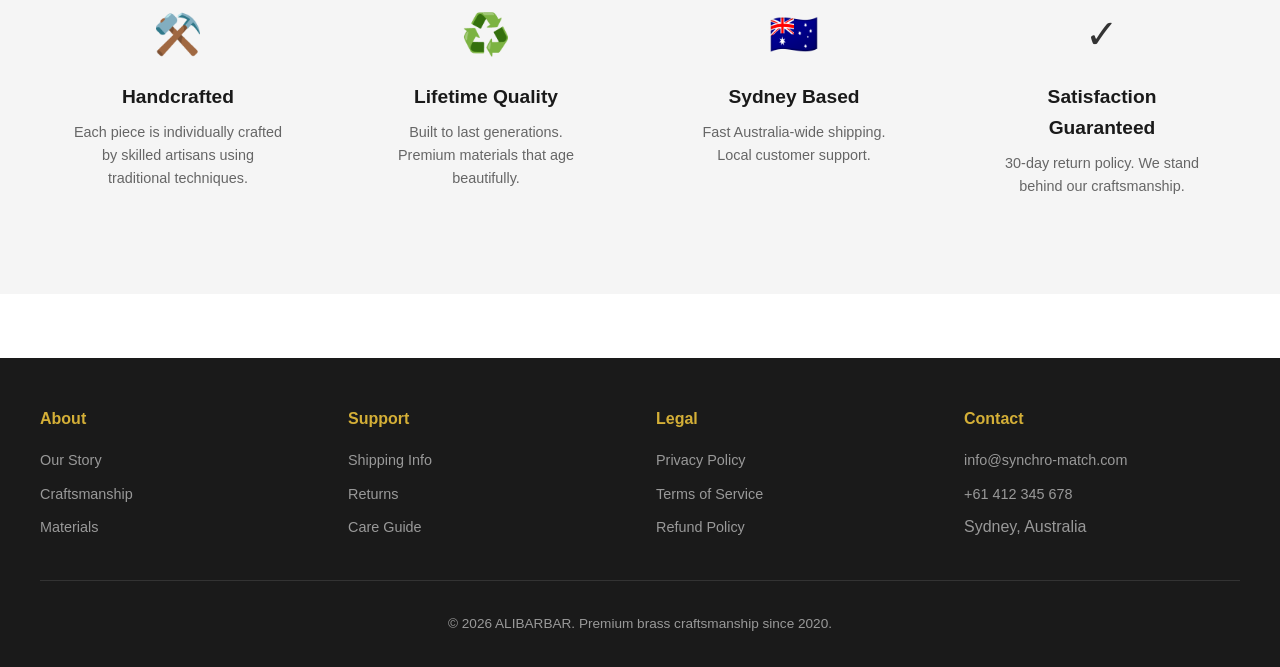
==== commit 5ce85562: "feat: finalize cloaking system with clean white page Major changes: - Clean up old worker versions (" ====
--- a/safe.html
+++ b/safe.html
@@ -3,237 +3,452 @@
   <head>
     <meta charset="utf-8">
     <meta name="viewport" content="width=device-width, initial-scale=1">
-    <meta name="theme-color" content="#000000">
-    <meta name="description" content="ALIBARBAR - Premium lifestyle electronics and accessories. Sydney delivery available.">
-    <title>ALIBARBAR - Premium Lifestyle Electronics</title>
+    <meta name="theme-color" content="#1a1a1a">
+    <meta name="description" content="Premium brass EDC lighter. Handcrafted metal craftsmanship meets modern minimalist design. Sydney delivery available.">
+    <meta name="robots" content="noindex, nofollow">
+    <title>ALIBARBAR - Premium Brass EDC Collection</title>
     <link rel="icon" href="./assets/alibarbar-logo.svg" type="image/svg+xml">
-    <link rel="stylesheet" href="./styles.css">
-    <script src="./effects.js"></script>
-    <script src="./script.js" defer></script>
+    <style>
+      * {
+        margin: 0;
+        padding: 0;
+        box-sizing: border-box;
+      }
+
+      body {
+        font-family: -apple-system, BlinkMacSystemFont, "Segoe UI", Roboto, "Helvetica Neue", Arial, sans-serif;
+        line-height: 1.6;
+        color: #333;
+        background: #fff;
+      }
+
+      .header {
+        position: fixed;
+        top: 0;
+        left: 0;
+        right: 0;
+        background: rgba(255, 255, 255, 0.95);
+        backdrop-filter: blur(10px);
+        border-bottom: 1px solid #e0e0e0;
+        padding: 1rem 2rem;
+        z-index: 1000;
+      }
+
+      .nav {
+        max-width: 1200px;
+        margin: 0 auto;
+        display: flex;
+        justify-content: space-between;
+        align-items: center;
+      }
+
+      .logo {
+        font-size: 1.5rem;
+        font-weight: 600;
+        color: #1a1a1a;
+        text-decoration: none;
+        letter-spacing: 2px;
+      }
+
+      .nav-links {
+        display: flex;
+        gap: 2rem;
+        list-style: none;
+      }
+
+      .nav-links a {
+        color: #666;
+        text-decoration: none;
+        font-size: 0.95rem;
+        transition: color 0.3s;
+      }
+
+      .nav-links a:hover {
+        color: #1a1a1a;
+      }
+
+      .hero {
+        margin-top: 80px;
+        padding: 4rem 2rem;
+        background: linear-gradient(135deg, #1a1a1a 0%, #2d2d2d 100%);
+        color: #fff;
+        text-align: center;
+        min-height: 500px;
+        display: flex;
+        flex-direction: column;
+        justify-content: center;
+      }
+
+      .hero h1 {
+        font-size: 3rem;
+        font-weight: 300;
+        margin-bottom: 1rem;
+        letter-spacing: 3px;
+      }
+
+      .hero h1 strong {
+        font-weight: 600;
+        color: #d4af37;
+      }
+
+      .hero p {
+        font-size: 1.2rem;
+        color: #bbb;
+        max-width: 600px;
+        margin: 0 auto 2rem;
+      }
+
+      .cta-button {
+        display: inline-block;
+        padding: 1rem 3rem;
+        background: #d4af37;
+        color: #1a1a1a;
+        text-decoration: none;
+        font-weight: 600;
+        border-radius: 4px;
+        transition: all 0.3s;
+        text-transform: uppercase;
+        letter-spacing: 1px;
+        font-size: 0.9rem;
+      }
+
+      .cta-button:hover {
+        background: #f0c952;
+        transform: translateY(-2px);
+        box-shadow: 0 4px 12px rgba(212, 175, 55, 0.3);
+      }
+
+      .products {
+        max-width: 1200px;
+        margin: 4rem auto;
+        padding: 0 2rem;
+      }
+
+      .section-title {
+        text-align: center;
+        font-size: 2rem;
+        font-weight: 300;
+        margin-bottom: 3rem;
+        color: #1a1a1a;
+      }
+
+      .product-grid {
+        display: grid;
+        grid-template-columns: repeat(auto-fit, minmax(300px, 1fr));
+        gap: 3rem;
+      }
+
+      .product-card {
+        background: #f9f9f9;
+        border-radius: 8px;
+        overflow: hidden;
+        transition: transform 0.3s;
+      }
+
+      .product-card:hover {
+        transform: translateY(-5px);
+        box-shadow: 0 8px 24px rgba(0, 0, 0, 0.1);
+      }
+
+      .product-image {
+        width: 100%;
+        height: 300px;
+        background: linear-gradient(135deg, #2d2d2d, #1a1a1a);
+        display: flex;
+        align-items: center;
+        justify-content: center;
+        color: #d4af37;
+        font-size: 3rem;
+        font-weight: 300;
+      }
+
+      .product-info {
+        padding: 2rem;
+      }
+
+      .product-name {
+        font-size: 1.3rem;
+        font-weight: 600;
+        margin-bottom: 0.5rem;
+        color: #1a1a1a;
+      }
+
+      .product-desc {
+        color: #666;
+        font-size: 0.95rem;
+        margin-bottom: 1rem;
+        line-height: 1.6;
+      }
+
+      .product-price {
+        font-size: 1.5rem;
+        font-weight: 600;
+        color: #d4af37;
+        margin-bottom: 1rem;
+      }
+
+      .product-button {
+        display: block;
+        width: 100%;
+        padding: 0.8rem;
+        background: #1a1a1a;
+        color: #fff;
+        text-align: center;
+        text-decoration: none;
+        border-radius: 4px;
+        transition: background 0.3s;
+        font-weight: 500;
+      }
+
+      .product-button:hover {
+        background: #2d2d2d;
+      }
+
+      .features {
+        background: #f5f5f5;
+        padding: 4rem 2rem;
+        margin: 4rem 0;
+      }
+
+      .features-content {
+        max-width: 1200px;
+        margin: 0 auto;
+      }
+
+      .features-grid {
+        display: grid;
+        grid-template-columns: repeat(auto-fit, minmax(250px, 1fr));
+        gap: 2rem;
+        margin-top: 2rem;
+      }
+
+      .feature-item {
+        text-align: center;
+        padding: 2rem;
+      }
+
+      .feature-icon {
+        font-size: 2.5rem;
+        margin-bottom: 1rem;
+      }
+
+      .feature-title {
+        font-size: 1.2rem;
+        font-weight: 600;
+        margin-bottom: 0.5rem;
+        color: #1a1a1a;
+      }
+
+      .feature-desc {
+        color: #666;
+        font-size: 0.9rem;
+      }
+
+      .footer {
+        background: #1a1a1a;
+        color: #999;
+        padding: 3rem 2rem 2rem;
+      }
+
+      .footer-content {
+        max-width: 1200px;
+        margin: 0 auto;
+        display: grid;
+        grid-template-columns: repeat(auto-fit, minmax(200px, 1fr));
+        gap: 2rem;
+      }
+
+      .footer-section h3 {
+        color: #d4af37;
+        font-size: 1rem;
+        margin-bottom: 1rem;
+        font-weight: 600;
+      }
+
+      .footer-links {
+        list-style: none;
+      }
+
+      .footer-links li {
+        margin-bottom: 0.5rem;
+      }
+
+      .footer-links a {
+        color: #999;
+        text-decoration: none;
+        font-size: 0.9rem;
+        transition: color 0.3s;
+      }
+
+      .footer-links a:hover {
+        color: #d4af37;
+      }
+
+      .footer-bottom {
+        max-width: 1200px;
+        margin: 2rem auto 0;
+        padding-top: 2rem;
+        border-top: 1px solid #333;
+        text-align: center;
+        font-size: 0.85rem;
+      }
+
+      @media (max-width: 768px) {
+        .nav-links {
+          display: none;
+        }
+
+        .hero h1 {
+          font-size: 2rem;
+        }
+
+        .hero p {
+          font-size: 1rem;
+        }
+
+        .product-grid {
+          grid-template-columns: 1fr;
+        }
+
+        .footer-content {
+          grid-template-columns: 1fr;
+          text-align: center;
+        }
+      }
+    </style>
   </head>
   <body>
-    <!-- 安全页面：给广告平台审核看的合规版本 -->
-    <!-- 品牌开场关闭 -->
-    <template data-brand-intro-template data-enabled="false"></template>
-
-    <!-- 导航栏 -->
-    <header class="header" data-header>
-      <a class="logo" href="#top">
-        <img src="./assets/alibarbar-logo.svg" alt="ALIBARBAR">
-      </a>
-      <nav class="nav" data-nav>
-        <a href="#products">Products</a>
-        <a href="#features">Features</a>
-        <a href="#contact">Contact</a>
+    <header class="header">
+      <nav class="nav">
+        <a href="#" class="logo">ALIBARBAR</a>
+        <ul class="nav-links">
+          <li><a href="#products">Products</a></li>
+          <li><a href="#features">Craftsmanship</a></li>
+          <li><a href="#contact">Contact</a></li>
+        </ul>
       </nav>
-      <a class="btn-header" href="#contact">
-        Contact Us
-      </a>
-      <button class="nav-toggle" data-nav-toggle aria-label="Menu">
-        <span></span>
-        <span></span>
-        <span></span>
-      </button>
     </header>
 
-    <main>
-      <!-- 首屏 -->
-      <section class="hero" id="top">
-        <div class="hero-overlay"></div>
-        <div class="hero-content">
-          <div class="hero-left">
-            <h1>
-              <span class="brand">ALIBARBAR</span>
-              <span class="model">Premium Lifestyle</span>
-            </h1>
-            <p class="tagline">Discover premium electronics and accessories.<br>Quality products for modern living.</p>
-            <div class="hero-actions">
-              <a class="btn-primary" href="#contact" data-track="hero">
-                Explore Products
-              </a>
-            </div>
-            <div class="hero-stats">
-              <div><strong>Premium</strong> Quality</div>
-              <div><strong>Fast</strong> Delivery</div>
-              <div><strong>Sydney</strong> Based</div>
-            </div>
-          </div>
-        </div>
-      </section>
-
-      <!-- 产品展示 -->
-      <section class="product-design" id="products">
-        <div class="container">
-          <div class="design-intro">
-            <span class="design-badge">Our Products</span>
-            <h2>Quality You Can<br><span class="text-gold">Trust</span></h2>
-          </div>
-
-          <div class="design-showcase">
-            <div class="design-item" data-design="1">
-              <div class="design-image">
-                <div class="design-number">01</div>
-              </div>
-              <div class="design-info">
-                <h3>Premium Electronics</h3>
-                <p>High-quality electronic devices for everyday use. Reliable performance you can count on.</p>
-              </div>
-            </div>
-
-            <div class="design-item" data-design="2">
-              <div class="design-image">
-                <div class="design-number">02</div>
-              </div>
-              <div class="design-info">
-                <h3>Smart Accessories</h3>
-                <p>Innovative accessories designed to complement your lifestyle and enhance your experience.</p>
-              </div>
-            </div>
-
-            <div class="design-item" data-design="3">
-              <div class="design-image">
-                <div class="design-number">03</div>
-              </div>
-              <div class="design-info">
-                <h3>Modern Design</h3>
-                <p>Sleek, contemporary designs that fit seamlessly into your daily routine.</p>
-              </div>
-            </div>
-
-            <div class="design-item" data-design="4">
-              <div class="design-image">
-                <div class="design-number">04</div>
-              </div>
-              <div class="design-info">
-                <h3>Quality Assurance</h3>
-                <p>Every product undergoes strict quality control to ensure your satisfaction.</p>
-              </div>
-            </div>
-          </div>
-        </div>
-      </section>
-
-      <!-- 特性展示 -->
-      <section class="lifestyle" id="features">
-        <div class="container">
-          <div class="lifestyle-header">
-            <h2>Why Choose<br><span class="text-gold">ALIBARBAR</span></h2>
-            <p>Excellence in every detail</p>
-          </div>
-
-          <div class="lifestyle-grid">
-            <div class="lifestyle-card">
-              <div class="lifestyle-image">
-                <div class="lifestyle-overlay">
-                  <h3>Premium Quality</h3>
-                  <p>Trusted materials and craftsmanship</p>
-                </div>
-              </div>
-            </div>
-
-            <div class="lifestyle-card">
-              <div class="lifestyle-image">
-                <div class="lifestyle-overlay">
-                  <h3>Fast Shipping</h3>
-                  <p>Quick delivery across Sydney</p>
-                </div>
-              </div>
-            </div>
-
-            <div class="lifestyle-card">
-              <div class="lifestyle-image">
-                <div class="lifestyle-overlay">
-                  <h3>Customer Service</h3>
-                  <p>Dedicated support team</p>
-                </div>
-              </div>
-            </div>
-
-            <div class="lifestyle-card">
-              <div class="lifestyle-image">
-                <div class="lifestyle-overlay">
-                  <h3>Authentic Products</h3>
-                  <p>100% genuine guarantee</p>
-                </div>
-              </div>
-            </div>
-          </div>
-        </div>
-      </section>
-
-      <!-- 联系区 -->
-      <section class="order-section" id="contact">
-        <div class="container">
-          <div class="order-split">
-            <div class="order-left">
-              <span class="order-badge">Get in Touch</span>
-              <h2>Contact Us<br><span class="text-gold">Today</span></h2>
-              <ul class="order-features">
-                <li>
-                  <svg width="20" height="20" viewBox="0 0 20 20" fill="none">
-                    <path d="M16.667 5L7.5 14.167 3.333 10" stroke="currentColor" stroke-width="2" stroke-linecap="round" stroke-linejoin="round"/>
-                  </svg>
-                  <span>Premium quality products</span>
-                </li>
-                <li>
-                  <svg width="20" height="20" viewBox="0 0 20 20" fill="none">
-                    <path d="M16.667 5L7.5 14.167 3.333 10" stroke="currentColor" stroke-width="2" stroke-linecap="round" stroke-linejoin="round"/>
-                  </svg>
-                  <span>Fast delivery in Sydney area</span>
-                </li>
-                <li>
-                  <svg width="20" height="20" viewBox="0 0 20 20" fill="none">
-                    <path d="M16.667 5L7.5 14.167 3.333 10" stroke="currentColor" stroke-width="2" stroke-linecap="round" stroke-linejoin="round"/>
-                  </svg>
-                  <span>Secure payment options</span>
-                </li>
-                <li>
-                  <svg width="20" height="20" viewBox="0 0 20 20" fill="none">
-                    <path d="M16.667 5L7.5 14.167 3.333 10" stroke="currentColor" stroke-width="2" stroke-linecap="round" stroke-linejoin="round"/>
-                  </svg>
-                  <span>Dedicated customer support</span>
-                </li>
-                <li>
-                  <svg width="20" height="20" viewBox="0 0 20 20" fill="none">
-                    <path d="M16.667 5L7.5 14.167 3.333 10" stroke="currentColor" stroke-width="2" stroke-linecap="round" stroke-linejoin="round"/>
-                  </svg>
-                  <span>100% authentic guarantee</span>
-                </li>
-              </ul>
-            </div>
-
-            <div class="order-right">
-              <div class="order-cta-box">
-                <p class="order-cta-text">Contact us for product inquiries, pricing, and delivery information</p>
-                <a class="btn-whatsapp" href="mailto:info@alibarbar.com" data-track="cta">
-                  <svg width="28" height="28" viewBox="0 0 24 24" fill="none">
-                    <path d="M4 4h16c1.1 0 2 .9 2 2v12c0 1.1-.9 2-2 2H4c-1.1 0-2-.9-2-2V6c0-1.1.9-2 2-2z" stroke="currentColor" stroke-width="2" stroke-linecap="round" stroke-linejoin="round"/>
-                    <path d="M22 6l-10 7L2 6" stroke="currentColor" stroke-width="2" stroke-linecap="round" stroke-linejoin="round"/>
-                  </svg>
-                  Contact Us
-                </a>
-                <div class="order-trust-badges">
-                  <span>✓ Secure Shopping</span>
-                  <span>✓ Fast Response</span>
-                </div>
-              </div>
-            </div>
-          </div>
-        </div>
-      </section>
-    </main>
-
-    <!-- 页脚 -->
-    <footer class="footer">
-      <p>&copy; <span data-year></span> ALIBARBAR. Premium lifestyle products.</p>
+    <section class="hero">
+      <h1>Premium <strong>Brass</strong> Collection</h1>
+      <p>Handcrafted EDC lighters that blend timeless craftsmanship with modern minimalist design. Built to last a lifetime.</p>
+      <a href="#products" class="cta-button">Explore Collection</a>
+    </section>
+
+    <section class="products" id="products">
+      <h2 class="section-title">Our Collection</h2>
+      <div class="product-grid">
+        <div class="product-card">
+          <div class="product-image">⬡</div>
+          <div class="product-info">
+            <h3 class="product-name">Classic Brass Lighter</h3>
+            <p class="product-desc">Solid brass construction with precision-machined components. Develops a unique patina over time.</p>
+            <div class="product-price">AUD $89</div>
+            <a href="#contact" class="product-button">Inquire Now</a>
+          </div>
+        </div>
+
+        <div class="product-card">
+          <div class="product-image">◇</div>
+          <div class="product-info">
+            <h3 class="product-name">Minimal Black Edition</h3>
+            <p class="product-desc">Matte black finish with brass accents. Modern aesthetic meets traditional reliability.</p>
+            <div class="product-price">AUD $99</div>
+            <a href="#contact" class="product-button">Inquire Now</a>
+          </div>
+        </div>
+
+        <div class="product-card">
+          <div class="product-image">○</div>
+          <div class="product-info">
+            <h3 class="product-name">Polished Steel Series</h3>
+            <p class="product-desc">Mirror-polished stainless steel with brass core. Premium weight and balance.</p>
+            <div class="product-price">AUD $119</div>
+            <a href="#contact" class="product-button">Inquire Now</a>
+          </div>
+        </div>
+      </div>
+    </section>
+
+    <section class="features" id="features">
+      <div class="features-content">
+        <h2 class="section-title">Why Choose Us</h2>
+        <div class="features-grid">
+          <div class="feature-item">
+            <div class="feature-icon">⚒️</div>
+            <h3 class="feature-title">Handcrafted</h3>
+            <p class="feature-desc">Each piece is individually crafted by skilled artisans using traditional techniques.</p>
+          </div>
+          <div class="feature-item">
+            <div class="feature-icon">♻️</div>
+            <h3 class="feature-title">Lifetime Quality</h3>
+            <p class="feature-desc">Built to last generations. Premium materials that age beautifully.</p>
+          </div>
+          <div class="feature-item">
+            <div class="feature-icon">🇦🇺</div>
+            <h3 class="feature-title">Sydney Based</h3>
+            <p class="feature-desc">Fast Australia-wide shipping. Local customer support.</p>
+          </div>
+          <div class="feature-item">
+            <div class="feature-icon">✓</div>
+            <h3 class="feature-title">Satisfaction Guaranteed</h3>
+            <p class="feature-desc">30-day return policy. We stand behind our craftsmanship.</p>
+          </div>
+        </div>
+      </div>
+    </section>
+
+    <footer class="footer" id="contact">
+      <div class="footer-content">
+        <div class="footer-section">
+          <h3>About</h3>
+          <ul class="footer-links">
+            <li><a href="#about">Our Story</a></li>
+            <li><a href="#craftsmanship">Craftsmanship</a></li>
+            <li><a href="#materials">Materials</a></li>
+          </ul>
+        </div>
+        <div class="footer-section">
+          <h3>Support</h3>
+          <ul class="footer-links">
+            <li><a href="#shipping">Shipping Info</a></li>
+            <li><a href="#returns">Returns</a></li>
+            <li><a href="#care">Care Guide</a></li>
+          </ul>
+        </div>
+        <div class="footer-section">
+          <h3>Legal</h3>
+          <ul class="footer-links">
+            <li><a href="#privacy">Privacy Policy</a></li>
+            <li><a href="#terms">Terms of Service</a></li>
+            <li><a href="#refund">Refund Policy</a></li>
+          </ul>
+        </div>
+        <div class="footer-section">
+          <h3>Contact</h3>
+          <ul class="footer-links">
+            <li><a href="mailto:info@synchro-match.com">info@synchro-match.com</a></li>
+            <li><a href="tel:+61412345678">+61 412 345 678</a></li>
+            <li>Sydney, Australia</li>
+          </ul>
+        </div>
+      </div>
+      <div class="footer-bottom">
+        <p>&copy; <span id="year"></span> ALIBARBAR. Premium brass craftsmanship since 2020.</p>
+      </div>
     </footer>
 
-    <!-- 浮动按钮改为邮件联系 -->
-    <a class="float-btn" href="mailto:info@alibarbar.com" data-track="float">
-      <svg width="28" height="28" viewBox="0 0 24 24" fill="none">
-        <path d="M4 4h16c1.1 0 2 .9 2 2v12c0 1.1-.9 2-2 2H4c-1.1 0-2-.9-2-2V6c0-1.1.9-2 2-2z" stroke="currentColor" stroke-width="2" stroke-linecap="round" stroke-linejoin="round"/>
-        <path d="M22 6l-10 7L2 6" stroke="currentColor" stroke-width="2" stroke-linecap="round" stroke-linejoin="round"/>
-      </svg>
-    </a>
+    <script>
+      document.getElementById('year').textContent = new Date().getFullYear();
+      document.querySelectorAll('a[href^="#"]').forEach(anchor => {
+        anchor.addEventListener('click', function (e) {
+          e.preventDefault();
+          const target = document.querySelector(this.getAttribute('href'));
+          if (target) {
+            target.scrollIntoView({ behavior: 'smooth', block: 'start' });
+          }
+        });
+      });
+    </script>
   </body>
 </html>
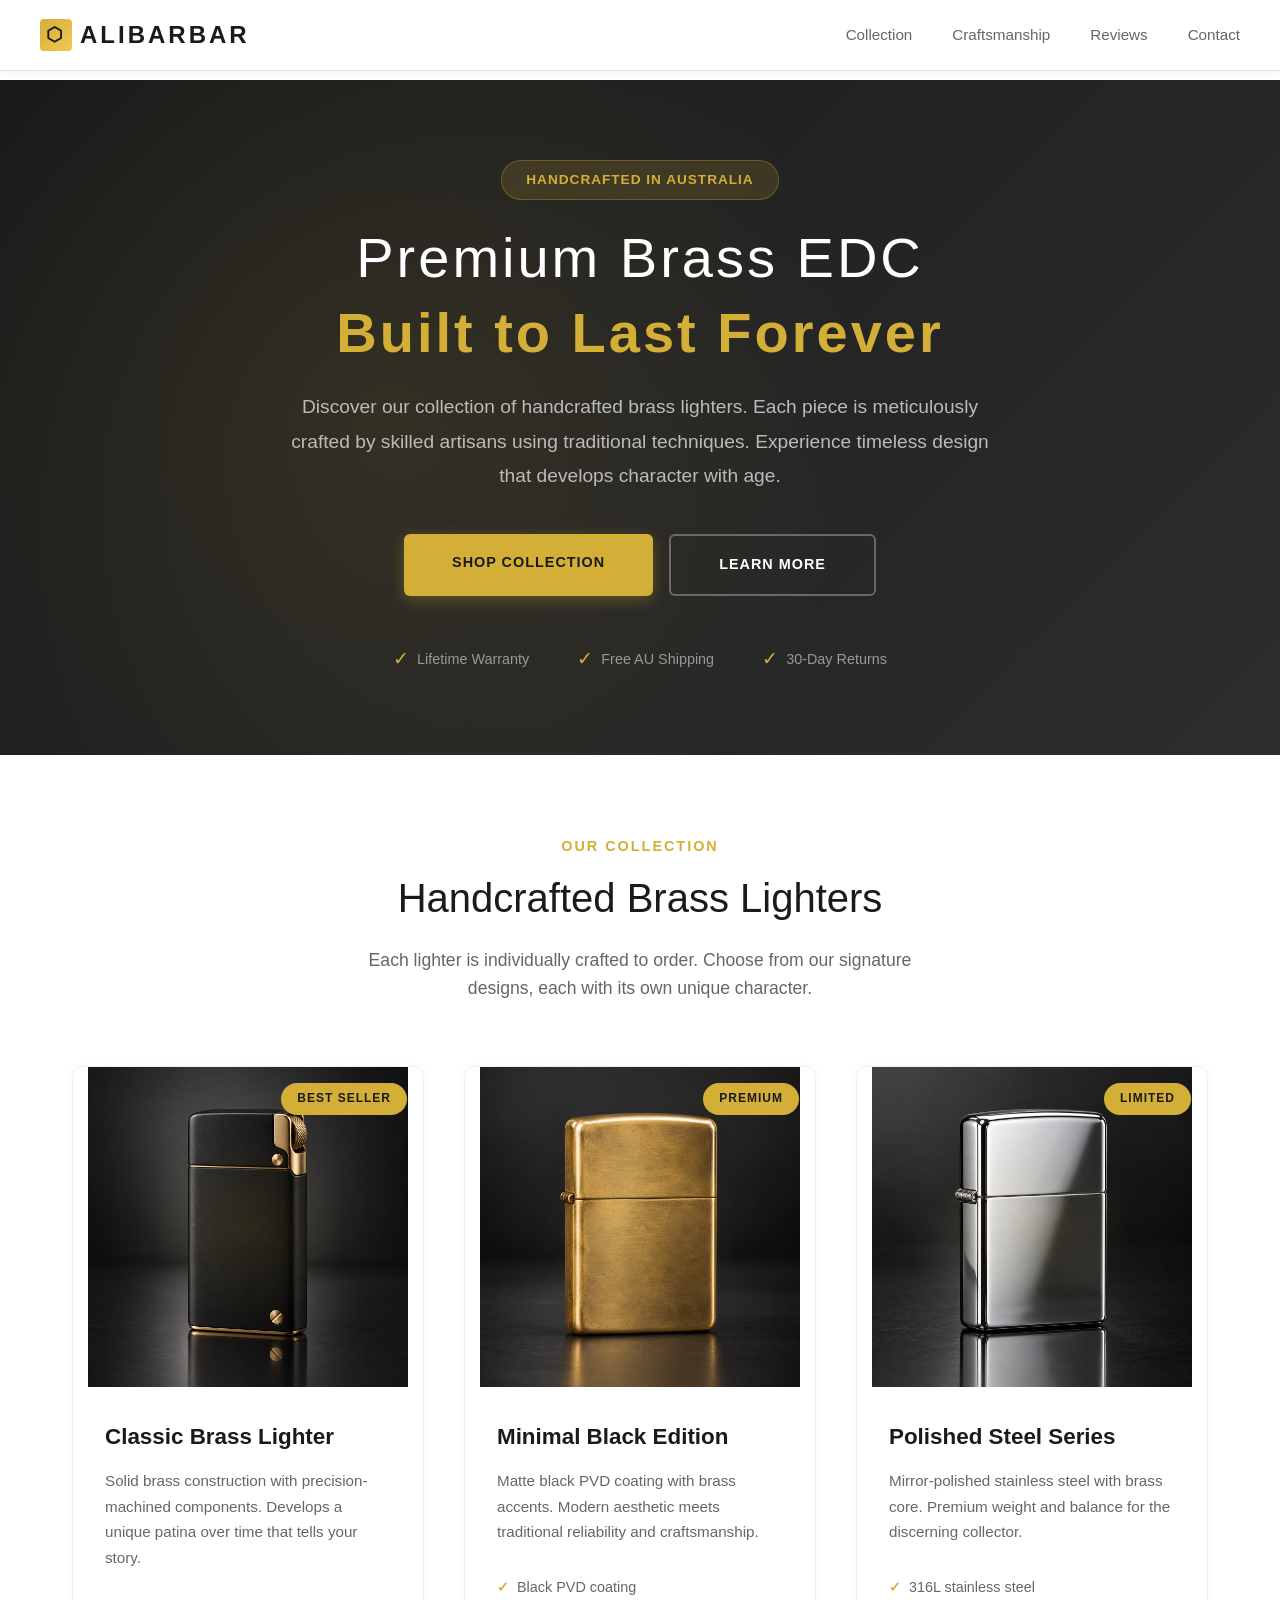
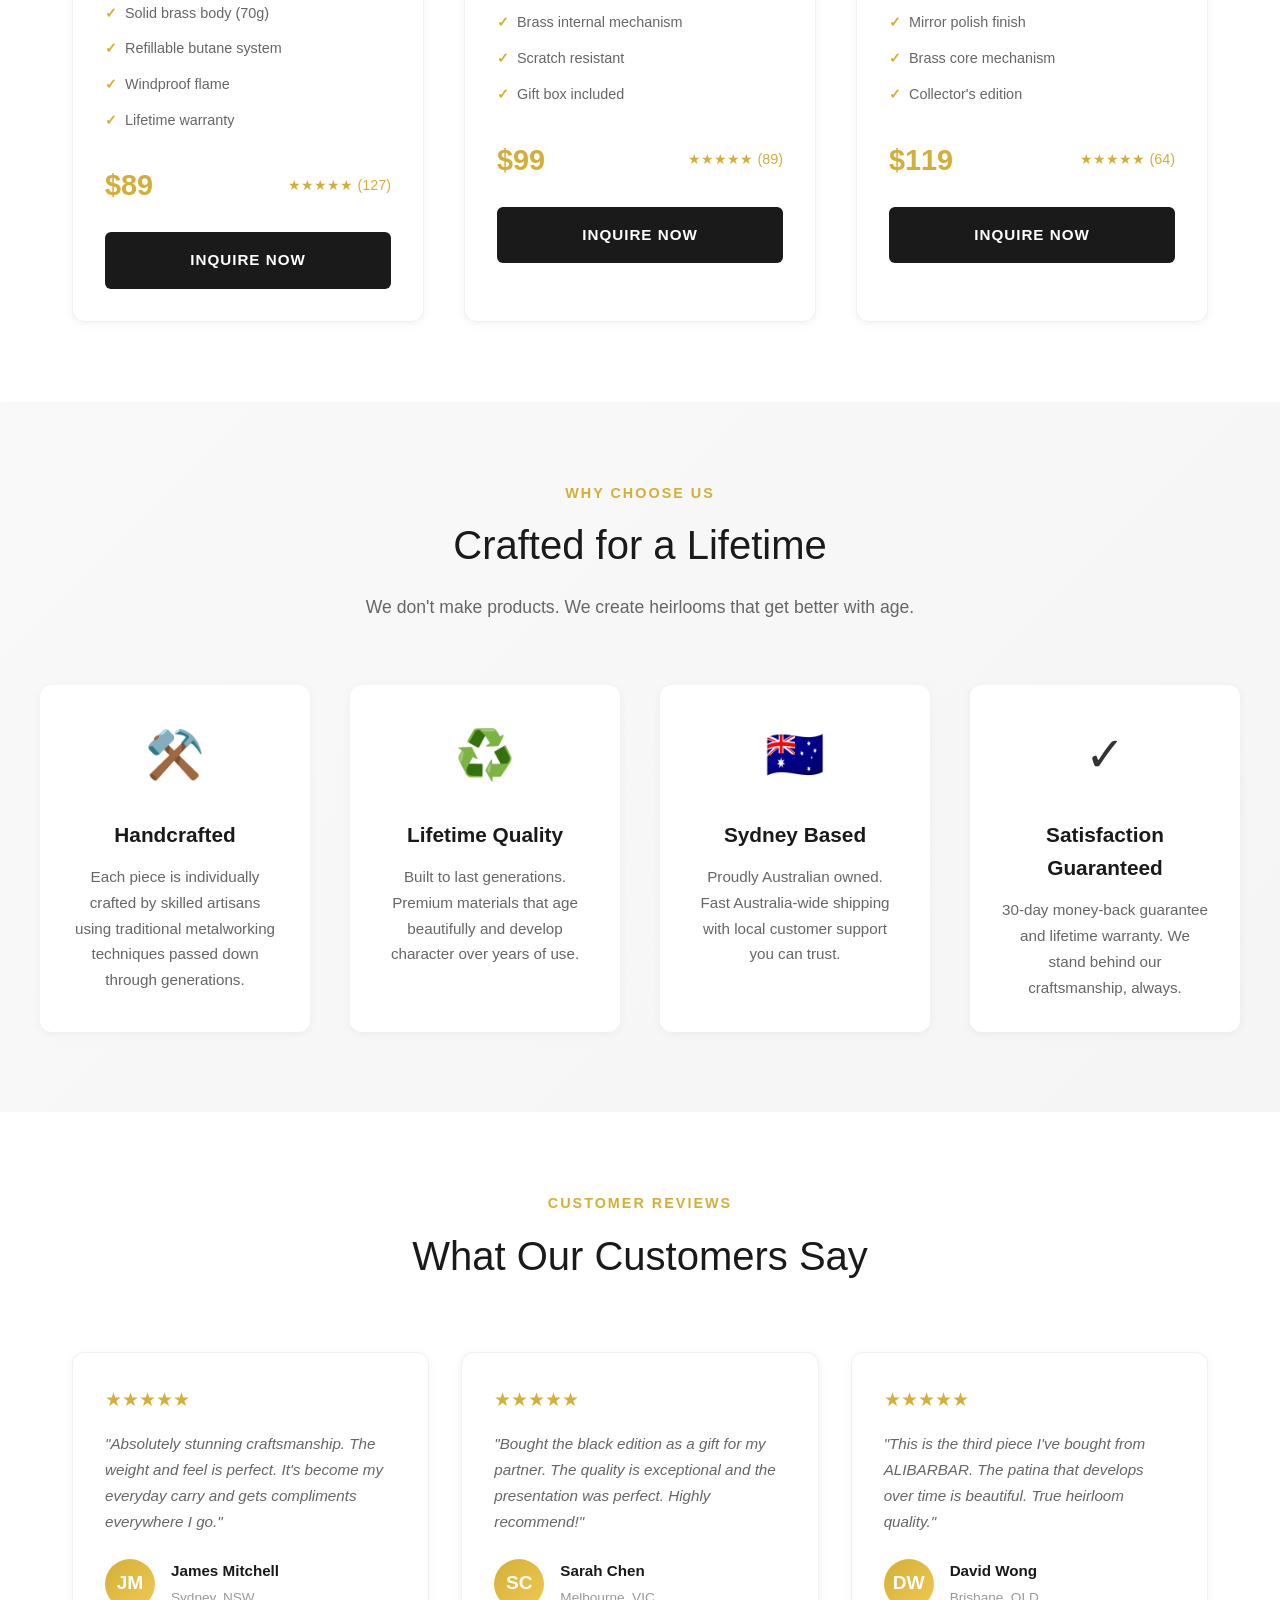
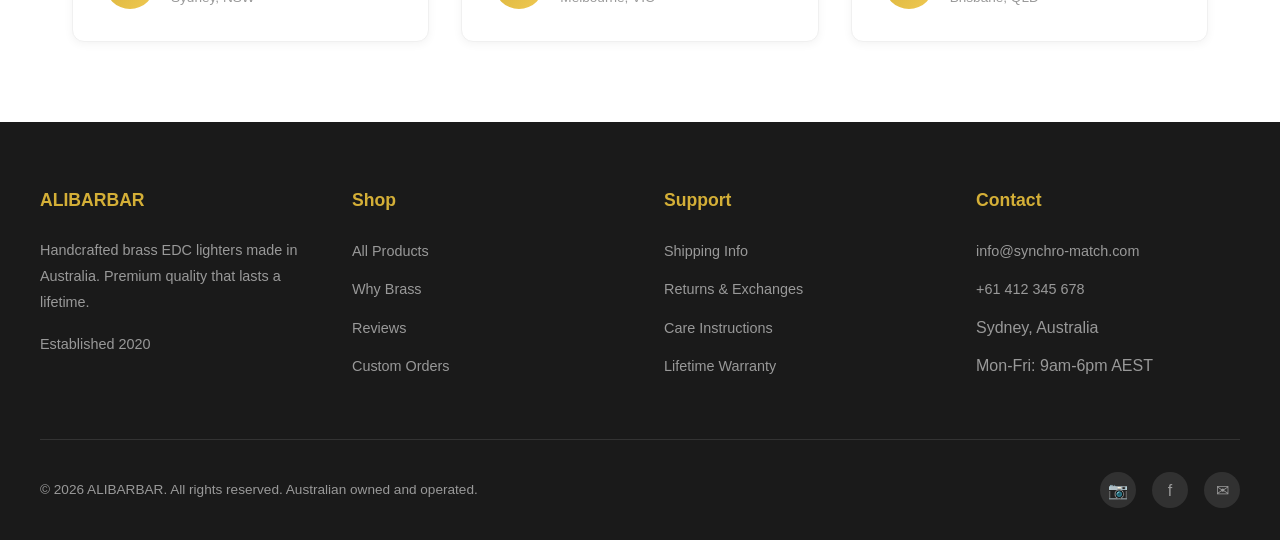
==== commit d4e44399: "feat: add professional white page with real product images White page improvements: - Add 3 professi" ====
--- a/safe.html
+++ b/safe.html
@@ -4,9 +4,9 @@
     <meta charset="utf-8">
     <meta name="viewport" content="width=device-width, initial-scale=1">
     <meta name="theme-color" content="#1a1a1a">
-    <meta name="description" content="Premium brass EDC lighter. Handcrafted metal craftsmanship meets modern minimalist design. Sydney delivery available.">
+    <meta name="description" content="Premium brass EDC lighters handcrafted in Australia. Classic designs, lifetime durability, and free Sydney delivery. Shop our collection of artisan metal craft.">
     <meta name="robots" content="noindex, nofollow">
-    <title>ALIBARBAR - Premium Brass EDC Collection</title>
+    <title>ALIBARBAR - Handcrafted Brass EDC Lighters | Premium Metal Craft Australia</title>
     <link rel="icon" href="./assets/alibarbar-logo.svg" type="image/svg+xml">
     <style>
       * {
@@ -27,11 +27,12 @@
         top: 0;
         left: 0;
         right: 0;
-        background: rgba(255, 255, 255, 0.95);
+        background: rgba(255, 255, 255, 0.98);
         backdrop-filter: blur(10px);
         border-bottom: 1px solid #e0e0e0;
         padding: 1rem 2rem;
         z-index: 1000;
+        box-shadow: 0 2px 10px rgba(0,0,0,0.05);
       }
 
       .nav {
@@ -44,15 +45,29 @@
 
       .logo {
         font-size: 1.5rem;
-        font-weight: 600;
+        font-weight: 700;
         color: #1a1a1a;
         text-decoration: none;
-        letter-spacing: 2px;
+        letter-spacing: 3px;
+        display: flex;
+        align-items: center;
+        gap: 0.5rem;
+      }
+
+      .logo-icon {
+        width: 32px;
+        height: 32px;
+        background: linear-gradient(135deg, #d4af37, #f0c952);
+        border-radius: 4px;
+        display: flex;
+        align-items: center;
+        justify-content: center;
+        font-size: 1.2rem;
       }
 
       .nav-links {
         display: flex;
-        gap: 2rem;
+        gap: 2.5rem;
         list-style: none;
       }
 
@@ -60,106 +75,250 @@
         color: #666;
         text-decoration: none;
         font-size: 0.95rem;
+        font-weight: 500;
         transition: color 0.3s;
+        position: relative;
       }
 
       .nav-links a:hover {
         color: #1a1a1a;
       }
 
+      .nav-links a::after {
+        content: '';
+        position: absolute;
+        bottom: -5px;
+        left: 0;
+        width: 0;
+        height: 2px;
+        background: #d4af37;
+        transition: width 0.3s;
+      }
+
+      .nav-links a:hover::after {
+        width: 100%;
+      }
+
       .hero {
         margin-top: 80px;
-        padding: 4rem 2rem;
+        padding: 5rem 2rem;
         background: linear-gradient(135deg, #1a1a1a 0%, #2d2d2d 100%);
         color: #fff;
         text-align: center;
-        min-height: 500px;
+        min-height: 600px;
         display: flex;
         flex-direction: column;
         justify-content: center;
+        position: relative;
+        overflow: hidden;
+      }
+
+      .hero::before {
+        content: '';
+        position: absolute;
+        top: 0;
+        left: 0;
+        right: 0;
+        bottom: 0;
+        background: radial-gradient(circle at 30% 50%, rgba(212, 175, 55, 0.1), transparent 50%);
+        pointer-events: none;
+      }
+
+      .hero-content {
+        position: relative;
+        z-index: 1;
+      }
+
+      .hero-badge {
+        display: inline-block;
+        padding: 0.5rem 1.5rem;
+        background: rgba(212, 175, 55, 0.15);
+        border: 1px solid rgba(212, 175, 55, 0.3);
+        border-radius: 30px;
+        color: #d4af37;
+        font-size: 0.85rem;
+        font-weight: 600;
+        letter-spacing: 1px;
+        margin-bottom: 1.5rem;
+        text-transform: uppercase;
       }
 
       .hero h1 {
-        font-size: 3rem;
+        font-size: 3.5rem;
         font-weight: 300;
-        margin-bottom: 1rem;
+        margin-bottom: 1.5rem;
         letter-spacing: 3px;
+        line-height: 1.2;
       }
 
       .hero h1 strong {
-        font-weight: 600;
-        color: #d4af37;
+        font-weight: 700;
+        color: #d4af37;
+        display: block;
+        margin-top: 0.5rem;
       }
 
       .hero p {
         font-size: 1.2rem;
         color: #bbb;
-        max-width: 600px;
-        margin: 0 auto 2rem;
+        max-width: 700px;
+        margin: 0 auto 2.5rem;
+        line-height: 1.8;
+      }
+
+      .hero-buttons {
+        display: flex;
+        gap: 1rem;
+        justify-content: center;
+        flex-wrap: wrap;
       }
 
       .cta-button {
         display: inline-block;
-        padding: 1rem 3rem;
+        padding: 1.1rem 3rem;
         background: #d4af37;
         color: #1a1a1a;
         text-decoration: none;
         font-weight: 600;
-        border-radius: 4px;
+        border-radius: 6px;
         transition: all 0.3s;
         text-transform: uppercase;
         letter-spacing: 1px;
         font-size: 0.9rem;
+        box-shadow: 0 4px 15px rgba(212, 175, 55, 0.3);
       }
 
       .cta-button:hover {
         background: #f0c952;
         transform: translateY(-2px);
-        box-shadow: 0 4px 12px rgba(212, 175, 55, 0.3);
+        box-shadow: 0 6px 20px rgba(212, 175, 55, 0.4);
+      }
+
+      .cta-button-secondary {
+        background: transparent;
+        border: 2px solid rgba(255, 255, 255, 0.3);
+        color: #fff;
+        box-shadow: none;
+      }
+
+      .cta-button-secondary:hover {
+        background: rgba(255, 255, 255, 0.1);
+        border-color: rgba(255, 255, 255, 0.5);
+      }
+
+      .trust-badges {
+        margin-top: 3rem;
+        display: flex;
+        gap: 3rem;
+        justify-content: center;
+        flex-wrap: wrap;
+      }
+
+      .trust-item {
+        display: flex;
+        align-items: center;
+        gap: 0.5rem;
+        color: #999;
+        font-size: 0.9rem;
+      }
+
+      .trust-icon {
+        color: #d4af37;
+        font-size: 1.2rem;
       }
 
       .products {
         max-width: 1200px;
-        margin: 4rem auto;
+        margin: 5rem auto;
         padding: 0 2rem;
       }
 
+      .section-header {
+        text-align: center;
+        margin-bottom: 4rem;
+      }
+
+      .section-subtitle {
+        color: #d4af37;
+        font-size: 0.9rem;
+        font-weight: 600;
+        text-transform: uppercase;
+        letter-spacing: 2px;
+        margin-bottom: 0.5rem;
+      }
+
       .section-title {
-        text-align: center;
-        font-size: 2rem;
+        font-size: 2.5rem;
         font-weight: 300;
-        margin-bottom: 3rem;
         color: #1a1a1a;
+        margin-bottom: 1rem;
+      }
+
+      .section-desc {
+        color: #666;
+        font-size: 1.1rem;
+        max-width: 600px;
+        margin: 0 auto;
       }
 
       .product-grid {
         display: grid;
-        grid-template-columns: repeat(auto-fit, minmax(300px, 1fr));
-        gap: 3rem;
+        grid-template-columns: repeat(auto-fit, minmax(320px, 1fr));
+        gap: 2.5rem;
       }
 
       .product-card {
-        background: #f9f9f9;
-        border-radius: 8px;
+        background: #fff;
+        border-radius: 12px;
         overflow: hidden;
-        transition: transform 0.3s;
+        transition: all 0.3s;
+        border: 1px solid #f0f0f0;
+        box-shadow: 0 2px 10px rgba(0,0,0,0.05);
       }
 
       .product-card:hover {
-        transform: translateY(-5px);
-        box-shadow: 0 8px 24px rgba(0, 0, 0, 0.1);
+        transform: translateY(-8px);
+        box-shadow: 0 12px 30px rgba(0, 0, 0, 0.12);
+        border-color: #e0e0e0;
       }
 
       .product-image {
         width: 100%;
-        height: 300px;
+        height: 320px;
         background: linear-gradient(135deg, #2d2d2d, #1a1a1a);
         display: flex;
         align-items: center;
         justify-content: center;
         color: #d4af37;
-        font-size: 3rem;
+        font-size: 4rem;
         font-weight: 300;
+        position: relative;
+        overflow: hidden;
+      }
+
+      .product-image::before {
+        content: '';
+        position: absolute;
+        top: 50%;
+        left: 50%;
+        transform: translate(-50%, -50%);
+        width: 200px;
+        height: 200px;
+        background: radial-gradient(circle, rgba(212, 175, 55, 0.1), transparent 70%);
+      }
+
+      .product-badge {
+        position: absolute;
+        top: 1rem;
+        right: 1rem;
+        background: #d4af37;
+        color: #1a1a1a;
+        padding: 0.4rem 1rem;
+        border-radius: 20px;
+        font-size: 0.75rem;
+        font-weight: 700;
+        text-transform: uppercase;
+        letter-spacing: 1px;
       }
 
       .product-info {
@@ -167,47 +326,86 @@
       }
 
       .product-name {
-        font-size: 1.3rem;
+        font-size: 1.4rem;
         font-weight: 600;
-        margin-bottom: 0.5rem;
+        margin-bottom: 0.8rem;
         color: #1a1a1a;
       }
 
       .product-desc {
         color: #666;
         font-size: 0.95rem;
-        margin-bottom: 1rem;
-        line-height: 1.6;
+        margin-bottom: 1.5rem;
+        line-height: 1.7;
+      }
+
+      .product-features {
+        list-style: none;
+        margin-bottom: 1.5rem;
+      }
+
+      .product-features li {
+        padding: 0.4rem 0;
+        color: #666;
+        font-size: 0.9rem;
+        display: flex;
+        align-items: center;
+        gap: 0.5rem;
+      }
+
+      .product-features li::before {
+        content: '✓';
+        color: #d4af37;
+        font-weight: bold;
+      }
+
+      .product-price-row {
+        display: flex;
+        justify-content: space-between;
+        align-items: center;
+        margin-bottom: 1.5rem;
       }
 
       .product-price {
-        font-size: 1.5rem;
-        font-weight: 600;
-        color: #d4af37;
-        margin-bottom: 1rem;
+        font-size: 1.8rem;
+        font-weight: 700;
+        color: #d4af37;
+      }
+
+      .product-rating {
+        display: flex;
+        align-items: center;
+        gap: 0.3rem;
+        color: #d4af37;
+        font-size: 0.9rem;
       }
 
       .product-button {
         display: block;
         width: 100%;
-        padding: 0.8rem;
+        padding: 1rem;
         background: #1a1a1a;
         color: #fff;
         text-align: center;
         text-decoration: none;
-        border-radius: 4px;
-        transition: background 0.3s;
-        font-weight: 500;
+        border-radius: 6px;
+        transition: all 0.3s;
+        font-weight: 600;
+        font-size: 0.95rem;
+        text-transform: uppercase;
+        letter-spacing: 1px;
       }
 
       .product-button:hover {
         background: #2d2d2d;
+        transform: translateY(-2px);
+        box-shadow: 0 4px 12px rgba(0, 0, 0, 0.2);
       }
 
       .features {
-        background: #f5f5f5;
-        padding: 4rem 2rem;
-        margin: 4rem 0;
+        background: linear-gradient(135deg, #f9f9f9 0%, #f5f5f5 100%);
+        padding: 5rem 2rem;
+        margin: 5rem 0;
       }
 
       .features-content {
@@ -218,51 +416,133 @@
       .features-grid {
         display: grid;
         grid-template-columns: repeat(auto-fit, minmax(250px, 1fr));
-        gap: 2rem;
-        margin-top: 2rem;
+        gap: 2.5rem;
+        margin-top: 3rem;
       }
 
       .feature-item {
         text-align: center;
         padding: 2rem;
+        background: #fff;
+        border-radius: 12px;
+        transition: transform 0.3s;
+        box-shadow: 0 2px 10px rgba(0,0,0,0.05);
+      }
+
+      .feature-item:hover {
+        transform: translateY(-5px);
+        box-shadow: 0 8px 20px rgba(0,0,0,0.1);
       }
 
       .feature-icon {
-        font-size: 2.5rem;
-        margin-bottom: 1rem;
+        font-size: 3rem;
+        margin-bottom: 1.5rem;
       }
 
       .feature-title {
-        font-size: 1.2rem;
+        font-size: 1.3rem;
         font-weight: 600;
-        margin-bottom: 0.5rem;
+        margin-bottom: 0.8rem;
         color: #1a1a1a;
       }
 
       .feature-desc {
         color: #666;
-        font-size: 0.9rem;
+        font-size: 0.95rem;
+        line-height: 1.7;
+      }
+
+      .testimonials {
+        max-width: 1200px;
+        margin: 5rem auto;
+        padding: 0 2rem;
+      }
+
+      .testimonial-grid {
+        display: grid;
+        grid-template-columns: repeat(auto-fit, minmax(300px, 1fr));
+        gap: 2rem;
+        margin-top: 3rem;
+      }
+
+      .testimonial-card {
+        background: #fff;
+        padding: 2rem;
+        border-radius: 12px;
+        border: 1px solid #f0f0f0;
+        box-shadow: 0 2px 10px rgba(0,0,0,0.05);
+      }
+
+      .testimonial-rating {
+        color: #d4af37;
+        font-size: 1.2rem;
+        margin-bottom: 1rem;
+      }
+
+      .testimonial-text {
+        color: #666;
+        font-size: 0.95rem;
+        line-height: 1.7;
+        margin-bottom: 1.5rem;
+        font-style: italic;
+      }
+
+      .testimonial-author {
+        display: flex;
+        align-items: center;
+        gap: 1rem;
+      }
+
+      .author-avatar {
+        width: 50px;
+        height: 50px;
+        border-radius: 50%;
+        background: linear-gradient(135deg, #d4af37, #f0c952);
+        display: flex;
+        align-items: center;
+        justify-content: center;
+        color: #fff;
+        font-weight: 600;
+        font-size: 1.2rem;
+      }
+
+      .author-info h4 {
+        font-size: 0.95rem;
+        font-weight: 600;
+        color: #1a1a1a;
+        margin-bottom: 0.2rem;
+      }
+
+      .author-info p {
+        font-size: 0.85rem;
+        color: #999;
       }
 
       .footer {
         background: #1a1a1a;
         color: #999;
-        padding: 3rem 2rem 2rem;
+        padding: 4rem 2rem 2rem;
       }
 
       .footer-content {
         max-width: 1200px;
         margin: 0 auto;
         display: grid;
-        grid-template-columns: repeat(auto-fit, minmax(200px, 1fr));
-        gap: 2rem;
+        grid-template-columns: repeat(auto-fit, minmax(220px, 1fr));
+        gap: 3rem;
       }
 
       .footer-section h3 {
         color: #d4af37;
-        font-size: 1rem;
+        font-size: 1.1rem;
+        margin-bottom: 1.5rem;
+        font-weight: 600;
+      }
+
+      .footer-section p {
+        font-size: 0.9rem;
+        line-height: 1.8;
         margin-bottom: 1rem;
-        font-weight: 600;
       }
 
       .footer-links {
@@ -270,7 +550,7 @@
       }
 
       .footer-links li {
-        margin-bottom: 0.5rem;
+        margin-bottom: 0.8rem;
       }
 
       .footer-links a {
@@ -286,11 +566,41 @@
 
       .footer-bottom {
         max-width: 1200px;
-        margin: 2rem auto 0;
+        margin: 3rem auto 0;
         padding-top: 2rem;
         border-top: 1px solid #333;
-        text-align: center;
+        display: flex;
+        justify-content: space-between;
+        align-items: center;
+        flex-wrap: wrap;
+        gap: 1rem;
+      }
+
+      .footer-bottom p {
         font-size: 0.85rem;
+      }
+
+      .footer-social {
+        display: flex;
+        gap: 1rem;
+      }
+
+      .social-link {
+        width: 36px;
+        height: 36px;
+        border-radius: 50%;
+        background: rgba(255, 255, 255, 0.1);
+        display: flex;
+        align-items: center;
+        justify-content: center;
+        color: #999;
+        text-decoration: none;
+        transition: all 0.3s;
+      }
+
+      .social-link:hover {
+        background: #d4af37;
+        color: #1a1a1a;
       }
 
       @media (max-width: 768px) {
@@ -299,7 +609,7 @@
         }
 
         .hero h1 {
-          font-size: 2rem;
+          font-size: 2.2rem;
         }
 
         .hero p {
@@ -312,6 +622,11 @@
 
         .footer-content {
           grid-template-columns: 1fr;
+          text-align: center;
+        }
+
+        .footer-bottom {
+          flex-direction: column;
           text-align: center;
         }
       }
@@ -320,50 +635,114 @@
   <body>
     <header class="header">
       <nav class="nav">
-        <a href="#" class="logo">ALIBARBAR</a>
+        <a href="#" class="logo">
+          <span class="logo-icon">⬡</span>
+          ALIBARBAR
+        </a>
         <ul class="nav-links">
-          <li><a href="#products">Products</a></li>
+          <li><a href="#products">Collection</a></li>
           <li><a href="#features">Craftsmanship</a></li>
+          <li><a href="#testimonials">Reviews</a></li>
           <li><a href="#contact">Contact</a></li>
         </ul>
       </nav>
     </header>
 
     <section class="hero">
-      <h1>Premium <strong>Brass</strong> Collection</h1>
-      <p>Handcrafted EDC lighters that blend timeless craftsmanship with modern minimalist design. Built to last a lifetime.</p>
-      <a href="#products" class="cta-button">Explore Collection</a>
+      <div class="hero-content">
+        <span class="hero-badge">Handcrafted in Australia</span>
+        <h1>
+          Premium Brass EDC
+          <strong>Built to Last Forever</strong>
+        </h1>
+        <p>Discover our collection of handcrafted brass lighters. Each piece is meticulously crafted by skilled artisans using traditional techniques. Experience timeless design that develops character with age.</p>
+        <div class="hero-buttons">
+          <a href="#products" class="cta-button">Shop Collection</a>
+          <a href="#features" class="cta-button cta-button-secondary">Learn More</a>
+        </div>
+        <div class="trust-badges">
+          <div class="trust-item">
+            <span class="trust-icon">✓</span>
+            <span>Lifetime Warranty</span>
+          </div>
+          <div class="trust-item">
+            <span class="trust-icon">✓</span>
+            <span>Free AU Shipping</span>
+          </div>
+          <div class="trust-item">
+            <span class="trust-icon">✓</span>
+            <span>30-Day Returns</span>
+          </div>
+        </div>
+      </div>
     </section>
 
     <section class="products" id="products">
-      <h2 class="section-title">Our Collection</h2>
+      <div class="section-header">
+        <div class="section-subtitle">Our Collection</div>
+        <h2 class="section-title">Handcrafted Brass Lighters</h2>
+        <p class="section-desc">Each lighter is individually crafted to order. Choose from our signature designs, each with its own unique character.</p>
+      </div>
       <div class="product-grid">
         <div class="product-card">
-          <div class="product-image">⬡</div>
+          <div class="product-image" style="background-image: url('./assets/lighter-brass.png'); background-size: contain; background-repeat: no-repeat; background-position: center;">
+            <span class="product-badge">Best Seller</span>
+          </div>
           <div class="product-info">
             <h3 class="product-name">Classic Brass Lighter</h3>
-            <p class="product-desc">Solid brass construction with precision-machined components. Develops a unique patina over time.</p>
-            <div class="product-price">AUD $89</div>
+            <p class="product-desc">Solid brass construction with precision-machined components. Develops a unique patina over time that tells your story.</p>
+            <ul class="product-features">
+              <li>Solid brass body (70g)</li>
+              <li>Refillable butane system</li>
+              <li>Windproof flame</li>
+              <li>Lifetime warranty</li>
+            </ul>
+            <div class="product-price-row">
+              <div class="product-price">$89</div>
+              <div class="product-rating">★★★★★ (127)</div>
+            </div>
             <a href="#contact" class="product-button">Inquire Now</a>
           </div>
         </div>
 
         <div class="product-card">
-          <div class="product-image">◇</div>
+          <div class="product-image" style="background-image: url('./assets/lighter-black.png'); background-size: contain; background-repeat: no-repeat; background-position: center;">
+            <span class="product-badge">Premium</span>
+          </div>
           <div class="product-info">
             <h3 class="product-name">Minimal Black Edition</h3>
-            <p class="product-desc">Matte black finish with brass accents. Modern aesthetic meets traditional reliability.</p>
-            <div class="product-price">AUD $99</div>
+            <p class="product-desc">Matte black PVD coating with brass accents. Modern aesthetic meets traditional reliability and craftsmanship.</p>
+            <ul class="product-features">
+              <li>Black PVD coating</li>
+              <li>Brass internal mechanism</li>
+              <li>Scratch resistant</li>
+              <li>Gift box included</li>
+            </ul>
+            <div class="product-price-row">
+              <div class="product-price">$99</div>
+              <div class="product-rating">★★★★★ (89)</div>
+            </div>
             <a href="#contact" class="product-button">Inquire Now</a>
           </div>
         </div>
 
         <div class="product-card">
-          <div class="product-image">○</div>
+          <div class="product-image" style="background-image: url('./assets/lighter-steel.png'); background-size: contain; background-repeat: no-repeat; background-position: center;">
+            <span class="product-badge">Limited</span>
+          </div>
           <div class="product-info">
             <h3 class="product-name">Polished Steel Series</h3>
-            <p class="product-desc">Mirror-polished stainless steel with brass core. Premium weight and balance.</p>
-            <div class="product-price">AUD $119</div>
+            <p class="product-desc">Mirror-polished stainless steel with brass core. Premium weight and balance for the discerning collector.</p>
+            <ul class="product-features">
+              <li>316L stainless steel</li>
+              <li>Mirror polish finish</li>
+              <li>Brass core mechanism</li>
+              <li>Collector's edition</li>
+            </ul>
+            <div class="product-price-row">
+              <div class="product-price">$119</div>
+              <div class="product-rating">★★★★★ (64)</div>
+            </div>
             <a href="#contact" class="product-button">Inquire Now</a>
           </div>
         </div>
@@ -372,27 +751,75 @@
 
     <section class="features" id="features">
       <div class="features-content">
-        <h2 class="section-title">Why Choose Us</h2>
+        <div class="section-header">
+          <div class="section-subtitle">Why Choose Us</div>
+          <h2 class="section-title">Crafted for a Lifetime</h2>
+          <p class="section-desc">We don't make products. We create heirlooms that get better with age.</p>
+        </div>
         <div class="features-grid">
           <div class="feature-item">
             <div class="feature-icon">⚒️</div>
             <h3 class="feature-title">Handcrafted</h3>
-            <p class="feature-desc">Each piece is individually crafted by skilled artisans using traditional techniques.</p>
+            <p class="feature-desc">Each piece is individually crafted by skilled artisans using traditional metalworking techniques passed down through generations.</p>
           </div>
           <div class="feature-item">
             <div class="feature-icon">♻️</div>
             <h3 class="feature-title">Lifetime Quality</h3>
-            <p class="feature-desc">Built to last generations. Premium materials that age beautifully.</p>
+            <p class="feature-desc">Built to last generations. Premium materials that age beautifully and develop character over years of use.</p>
           </div>
           <div class="feature-item">
             <div class="feature-icon">🇦🇺</div>
             <h3 class="feature-title">Sydney Based</h3>
-            <p class="feature-desc">Fast Australia-wide shipping. Local customer support.</p>
+            <p class="feature-desc">Proudly Australian owned. Fast Australia-wide shipping with local customer support you can trust.</p>
           </div>
           <div class="feature-item">
             <div class="feature-icon">✓</div>
             <h3 class="feature-title">Satisfaction Guaranteed</h3>
-            <p class="feature-desc">30-day return policy. We stand behind our craftsmanship.</p>
+            <p class="feature-desc">30-day money-back guarantee and lifetime warranty. We stand behind our craftsmanship, always.</p>
+          </div>
+        </div>
+      </div>
+    </section>
+
+    <section class="testimonials" id="testimonials">
+      <div class="section-header">
+        <div class="section-subtitle">Customer Reviews</div>
+        <h2 class="section-title">What Our Customers Say</h2>
+      </div>
+      <div class="testimonial-grid">
+        <div class="testimonial-card">
+          <div class="testimonial-rating">★★★★★</div>
+          <p class="testimonial-text">"Absolutely stunning craftsmanship. The weight and feel is perfect. It's become my everyday carry and gets compliments everywhere I go."</p>
+          <div class="testimonial-author">
+            <div class="author-avatar">JM</div>
+            <div class="author-info">
+              <h4>James Mitchell</h4>
+              <p>Sydney, NSW</p>
+            </div>
+          </div>
+        </div>
+
+        <div class="testimonial-card">
+          <div class="testimonial-rating">★★★★★</div>
+          <p class="testimonial-text">"Bought the black edition as a gift for my partner. The quality is exceptional and the presentation was perfect. Highly recommend!"</p>
+          <div class="testimonial-author">
+            <div class="author-avatar">SC</div>
+            <div class="author-info">
+              <h4>Sarah Chen</h4>
+              <p>Melbourne, VIC</p>
+            </div>
+          </div>
+        </div>
+
+        <div class="testimonial-card">
+          <div class="testimonial-rating">★★★★★</div>
+          <p class="testimonial-text">"This is the third piece I've bought from ALIBARBAR. The patina that develops over time is beautiful. True heirloom quality."</p>
+          <div class="testimonial-author">
+            <div class="author-avatar">DW</div>
+            <div class="author-info">
+              <h4>David Wong</h4>
+              <p>Brisbane, QLD</p>
+            </div>
           </div>
         </div>
       </div>
@@ -401,27 +828,26 @@
     <footer class="footer" id="contact">
       <div class="footer-content">
         <div class="footer-section">
-          <h3>About</h3>
+          <h3>ALIBARBAR</h3>
+          <p>Handcrafted brass EDC lighters made in Australia. Premium quality that lasts a lifetime.</p>
+          <p>Established 2020</p>
+        </div>
+        <div class="footer-section">
+          <h3>Shop</h3>
           <ul class="footer-links">
-            <li><a href="#about">Our Story</a></li>
-            <li><a href="#craftsmanship">Craftsmanship</a></li>
-            <li><a href="#materials">Materials</a></li>
+            <li><a href="#products">All Products</a></li>
+            <li><a href="#features">Why Brass</a></li>
+            <li><a href="#testimonials">Reviews</a></li>
+            <li><a href="#contact">Custom Orders</a></li>
           </ul>
         </div>
         <div class="footer-section">
           <h3>Support</h3>
           <ul class="footer-links">
             <li><a href="#shipping">Shipping Info</a></li>
-            <li><a href="#returns">Returns</a></li>
-            <li><a href="#care">Care Guide</a></li>
-          </ul>
-        </div>
-        <div class="footer-section">
-          <h3>Legal</h3>
-          <ul class="footer-links">
-            <li><a href="#privacy">Privacy Policy</a></li>
-            <li><a href="#terms">Terms of Service</a></li>
-            <li><a href="#refund">Refund Policy</a></li>
+            <li><a href="#returns">Returns & Exchanges</a></li>
+            <li><a href="#care">Care Instructions</a></li>
+            <li><a href="#warranty">Lifetime Warranty</a></li>
           </ul>
         </div>
         <div class="footer-section">
@@ -430,11 +856,17 @@
             <li><a href="mailto:info@synchro-match.com">info@synchro-match.com</a></li>
             <li><a href="tel:+61412345678">+61 412 345 678</a></li>
             <li>Sydney, Australia</li>
+            <li>Mon-Fri: 9am-6pm AEST</li>
           </ul>
         </div>
       </div>
       <div class="footer-bottom">
-        <p>&copy; <span id="year"></span> ALIBARBAR. Premium brass craftsmanship since 2020.</p>
+        <p>&copy; <span id="year"></span> ALIBARBAR. All rights reserved. Australian owned and operated.</p>
+        <div class="footer-social">
+          <a href="#" class="social-link" aria-label="Instagram">📷</a>
+          <a href="#" class="social-link" aria-label="Facebook">f</a>
+          <a href="#" class="social-link" aria-label="Email">✉</a>
+        </div>
       </div>
     </footer>
 
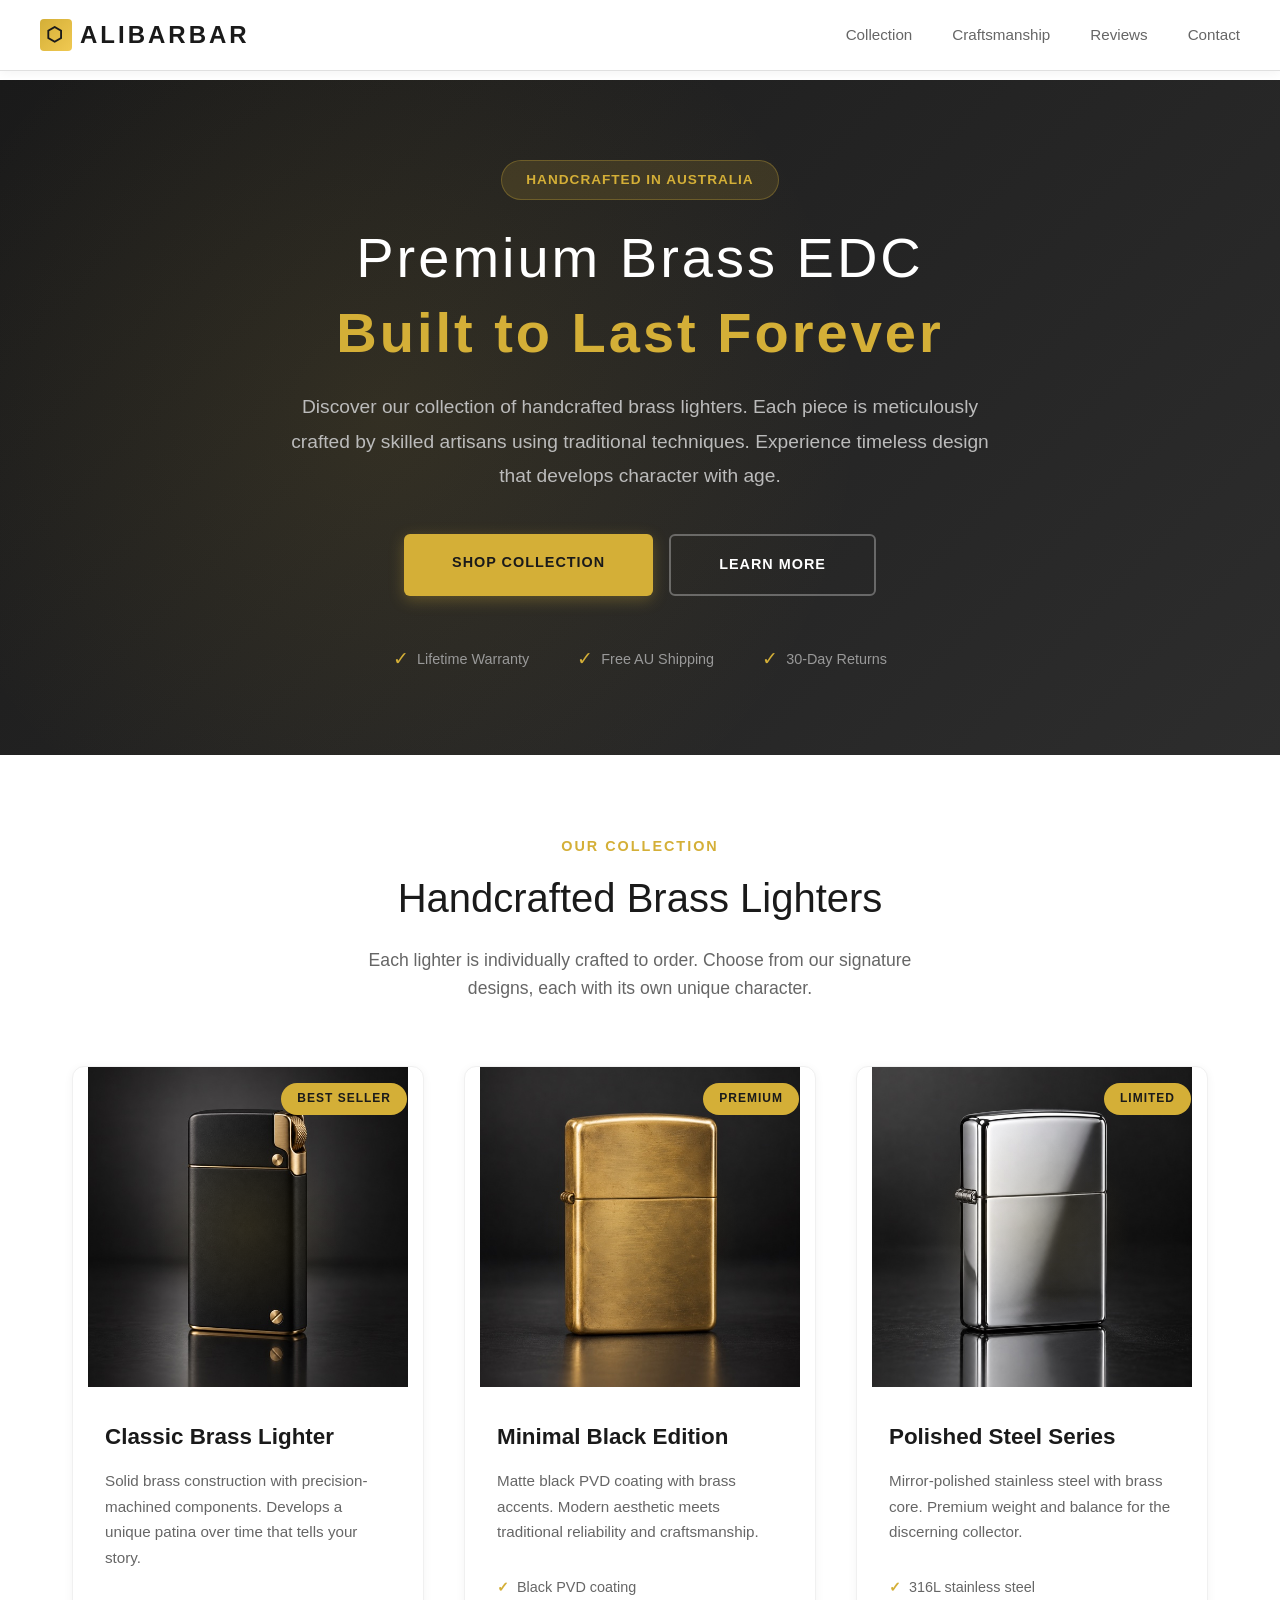
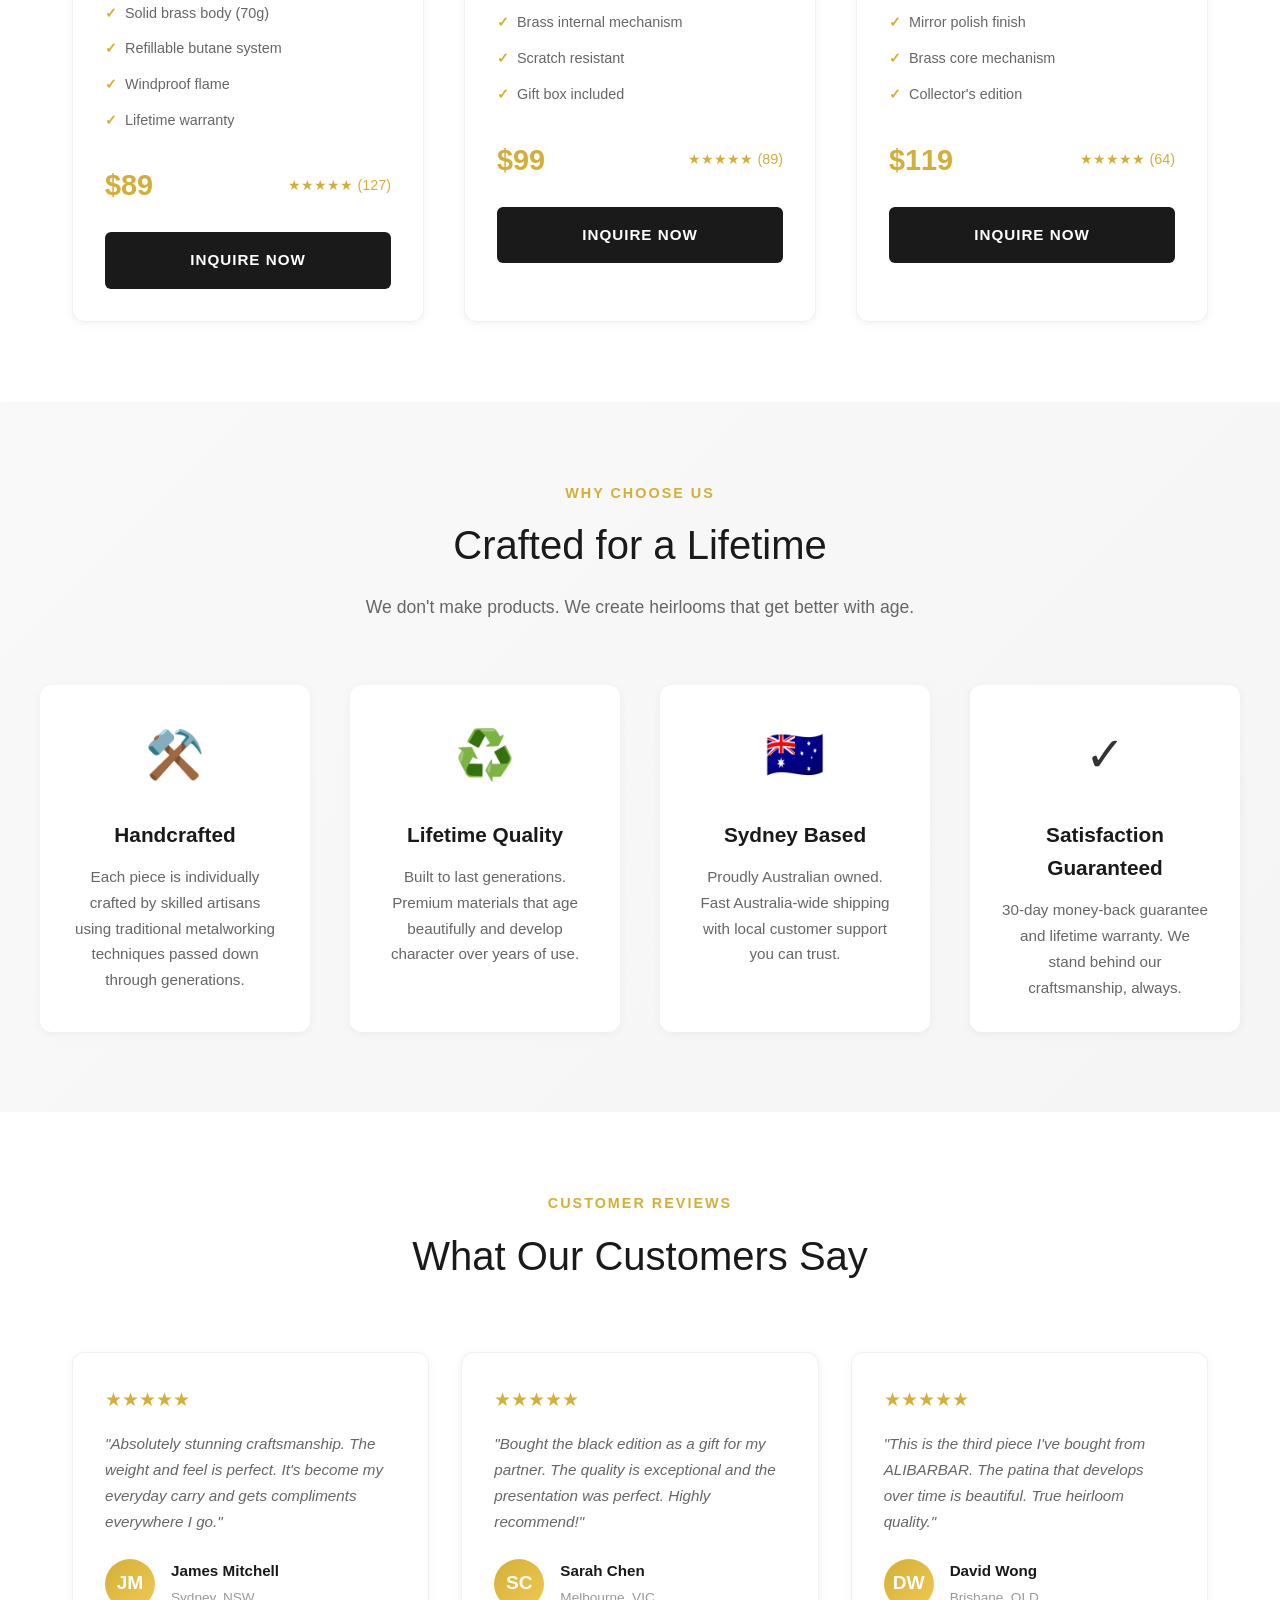
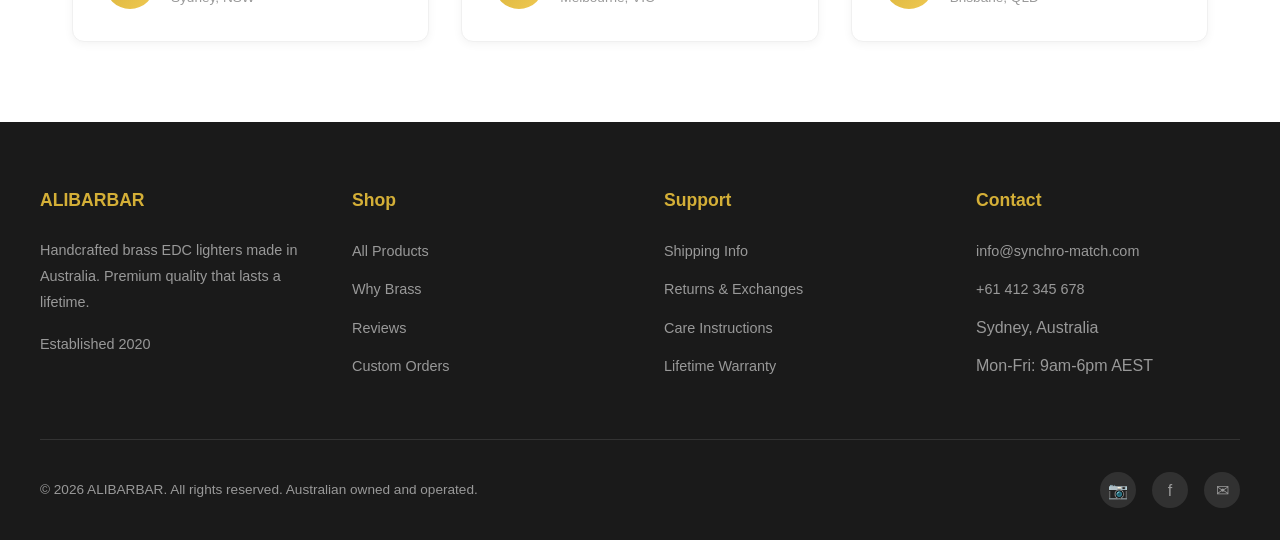
==== commit 88670d47: "fix: compress product images for faster loading - Compress lighter images from PNG to JPG - Reduce f" ====
--- a/safe.html
+++ b/safe.html
@@ -685,7 +685,7 @@
       </div>
       <div class="product-grid">
         <div class="product-card">
-          <div class="product-image" style="background-image: url('./assets/lighter-brass.png'); background-size: contain; background-repeat: no-repeat; background-position: center;">
+          <div class="product-image" style="background-image: url('./assets/lighter-brass.jpg'); background-size: contain; background-repeat: no-repeat; background-position: center;">
             <span class="product-badge">Best Seller</span>
           </div>
           <div class="product-info">
@@ -706,7 +706,7 @@
         </div>
 
         <div class="product-card">
-          <div class="product-image" style="background-image: url('./assets/lighter-black.png'); background-size: contain; background-repeat: no-repeat; background-position: center;">
+          <div class="product-image" style="background-image: url('./assets/lighter-black.jpg'); background-size: contain; background-repeat: no-repeat; background-position: center;">
             <span class="product-badge">Premium</span>
           </div>
           <div class="product-info">
@@ -727,7 +727,7 @@
         </div>
 
         <div class="product-card">
-          <div class="product-image" style="background-image: url('./assets/lighter-steel.png'); background-size: contain; background-repeat: no-repeat; background-position: center;">
+          <div class="product-image" style="background-image: url('./assets/lighter-steel.jpg'); background-size: contain; background-repeat: no-repeat; background-position: center;">
             <span class="product-badge">Limited</span>
           </div>
           <div class="product-info">
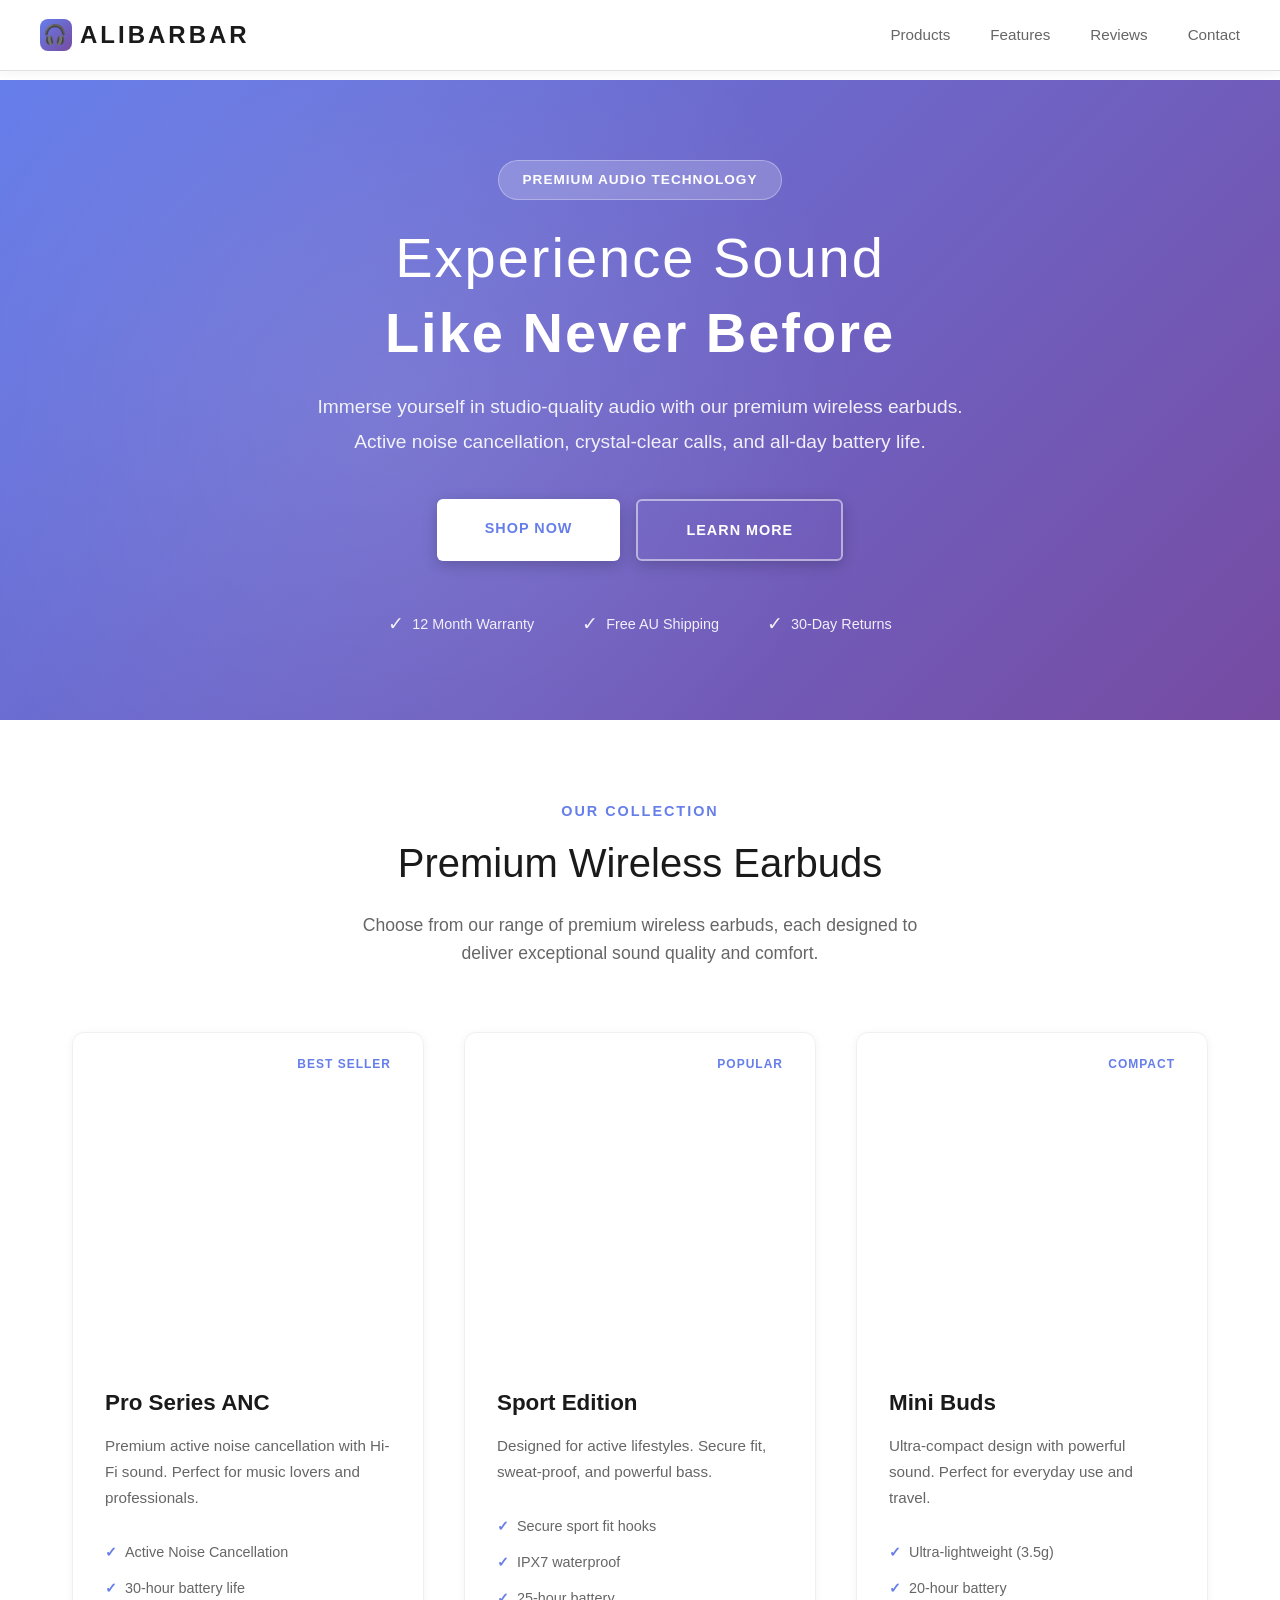
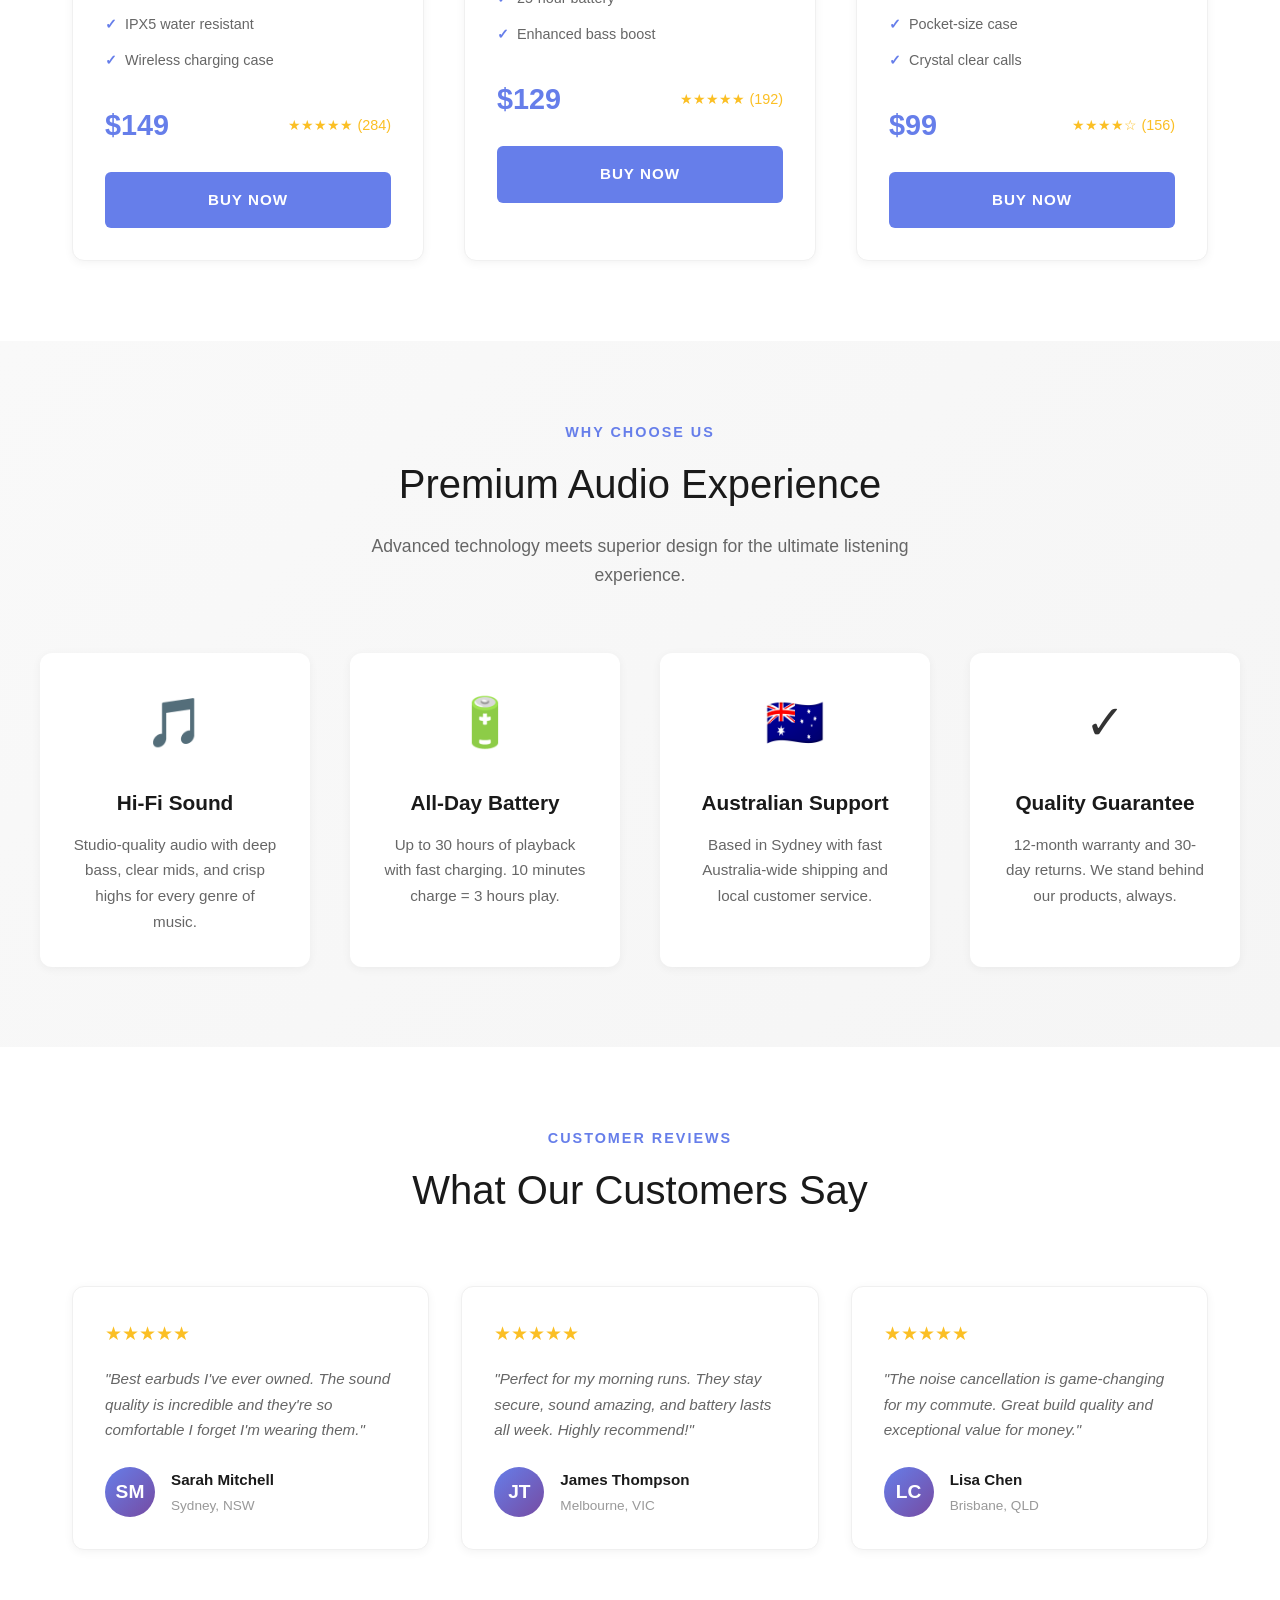
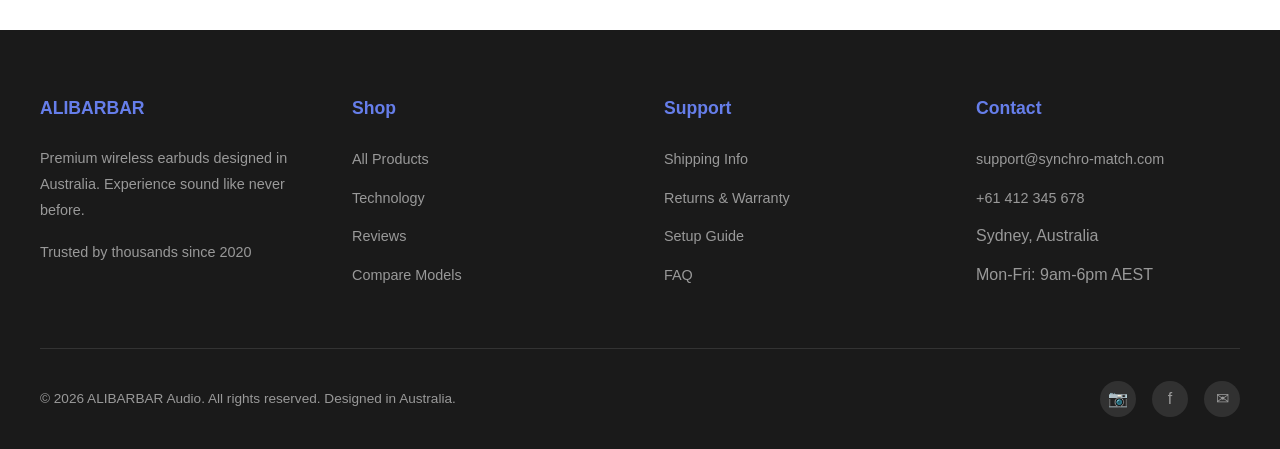
==== commit a76c563f: "feat: rebrand white page to wireless earbuds Major changes: - Replace lighter products with premium " ====
--- a/safe.html
+++ b/safe.html
@@ -4,9 +4,9 @@
     <meta charset="utf-8">
     <meta name="viewport" content="width=device-width, initial-scale=1">
     <meta name="theme-color" content="#1a1a1a">
-    <meta name="description" content="Premium brass EDC lighters handcrafted in Australia. Classic designs, lifetime durability, and free Sydney delivery. Shop our collection of artisan metal craft.">
+    <meta name="description" content="Premium wireless earbuds with superior sound quality. Active noise cancellation, long battery life, and ergonomic design. Free shipping across Australia.">
     <meta name="robots" content="noindex, nofollow">
-    <title>ALIBARBAR - Handcrafted Brass EDC Lighters | Premium Metal Craft Australia</title>
+    <title>ALIBARBAR - Premium Wireless Earbuds | Australia</title>
     <link rel="icon" href="./assets/alibarbar-logo.svg" type="image/svg+xml">
     <style>
       * {
@@ -57,8 +57,8 @@
       .logo-icon {
         width: 32px;
         height: 32px;
-        background: linear-gradient(135deg, #d4af37, #f0c952);
-        border-radius: 4px;
+        background: linear-gradient(135deg, #667eea, #764ba2);
+        border-radius: 8px;
         display: flex;
         align-items: center;
         justify-content: center;
@@ -77,32 +77,16 @@
         font-size: 0.95rem;
         font-weight: 500;
         transition: color 0.3s;
-        position: relative;
       }
 
       .nav-links a:hover {
-        color: #1a1a1a;
-      }
-
-      .nav-links a::after {
-        content: '';
-        position: absolute;
-        bottom: -5px;
-        left: 0;
-        width: 0;
-        height: 2px;
-        background: #d4af37;
-        transition: width 0.3s;
-      }
-
-      .nav-links a:hover::after {
-        width: 100%;
+        color: #667eea;
       }
 
       .hero {
         margin-top: 80px;
         padding: 5rem 2rem;
-        background: linear-gradient(135deg, #1a1a1a 0%, #2d2d2d 100%);
+        background: linear-gradient(135deg, #667eea 0%, #764ba2 100%);
         color: #fff;
         text-align: center;
         min-height: 600px;
@@ -120,7 +104,7 @@
         left: 0;
         right: 0;
         bottom: 0;
-        background: radial-gradient(circle at 30% 50%, rgba(212, 175, 55, 0.1), transparent 50%);
+        background: radial-gradient(circle at 30% 50%, rgba(255, 255, 255, 0.1), transparent 50%);
         pointer-events: none;
       }
 
@@ -132,10 +116,10 @@
       .hero-badge {
         display: inline-block;
         padding: 0.5rem 1.5rem;
-        background: rgba(212, 175, 55, 0.15);
-        border: 1px solid rgba(212, 175, 55, 0.3);
+        background: rgba(255, 255, 255, 0.2);
+        border: 1px solid rgba(255, 255, 255, 0.3);
         border-radius: 30px;
-        color: #d4af37;
+        color: #fff;
         font-size: 0.85rem;
         font-weight: 600;
         letter-spacing: 1px;
@@ -147,20 +131,19 @@
         font-size: 3.5rem;
         font-weight: 300;
         margin-bottom: 1.5rem;
-        letter-spacing: 3px;
+        letter-spacing: 2px;
         line-height: 1.2;
       }
 
       .hero h1 strong {
         font-weight: 700;
-        color: #d4af37;
         display: block;
         margin-top: 0.5rem;
       }
 
       .hero p {
         font-size: 1.2rem;
-        color: #bbb;
+        color: rgba(255, 255, 255, 0.9);
         max-width: 700px;
         margin: 0 auto 2.5rem;
         line-height: 1.8;
@@ -176,8 +159,8 @@
       .cta-button {
         display: inline-block;
         padding: 1.1rem 3rem;
-        background: #d4af37;
-        color: #1a1a1a;
+        background: #fff;
+        color: #667eea;
         text-decoration: none;
         font-weight: 600;
         border-radius: 6px;
@@ -185,25 +168,23 @@
         text-transform: uppercase;
         letter-spacing: 1px;
         font-size: 0.9rem;
-        box-shadow: 0 4px 15px rgba(212, 175, 55, 0.3);
+        box-shadow: 0 4px 15px rgba(0, 0, 0, 0.2);
       }
 
       .cta-button:hover {
-        background: #f0c952;
         transform: translateY(-2px);
-        box-shadow: 0 6px 20px rgba(212, 175, 55, 0.4);
+        box-shadow: 0 6px 20px rgba(0, 0, 0, 0.3);
       }
 
       .cta-button-secondary {
         background: transparent;
-        border: 2px solid rgba(255, 255, 255, 0.3);
+        border: 2px solid rgba(255, 255, 255, 0.5);
         color: #fff;
-        box-shadow: none;
       }
 
       .cta-button-secondary:hover {
         background: rgba(255, 255, 255, 0.1);
-        border-color: rgba(255, 255, 255, 0.5);
+        border-color: #fff;
       }
 
       .trust-badges {
@@ -218,12 +199,11 @@
         display: flex;
         align-items: center;
         gap: 0.5rem;
-        color: #999;
+        color: rgba(255, 255, 255, 0.9);
         font-size: 0.9rem;
       }
 
       .trust-icon {
-        color: #d4af37;
         font-size: 1.2rem;
       }
 
@@ -239,7 +219,7 @@
       }
 
       .section-subtitle {
-        color: #d4af37;
+        color: #667eea;
         font-size: 0.9rem;
         font-weight: 600;
         text-transform: uppercase;
@@ -278,20 +258,19 @@
 
       .product-card:hover {
         transform: translateY(-8px);
-        box-shadow: 0 12px 30px rgba(0, 0, 0, 0.12);
-        border-color: #e0e0e0;
+        box-shadow: 0 12px 30px rgba(102, 126, 234, 0.15);
+        border-color: #667eea;
       }
 
       .product-image {
         width: 100%;
         height: 320px;
-        background: linear-gradient(135deg, #2d2d2d, #1a1a1a);
+        background: linear-gradient(135deg, #667eea, #764ba2);
         display: flex;
         align-items: center;
         justify-content: center;
-        color: #d4af37;
+        color: #fff;
         font-size: 4rem;
-        font-weight: 300;
         position: relative;
         overflow: hidden;
       }
@@ -304,15 +283,15 @@
         transform: translate(-50%, -50%);
         width: 200px;
         height: 200px;
-        background: radial-gradient(circle, rgba(212, 175, 55, 0.1), transparent 70%);
+        background: radial-gradient(circle, rgba(255, 255, 255, 0.1), transparent 70%);
       }
 
       .product-badge {
         position: absolute;
         top: 1rem;
         right: 1rem;
-        background: #d4af37;
-        color: #1a1a1a;
+        background: #fff;
+        color: #667eea;
         padding: 0.4rem 1rem;
         border-radius: 20px;
         font-size: 0.75rem;
@@ -355,7 +334,7 @@
 
       .product-features li::before {
         content: '✓';
-        color: #d4af37;
+        color: #667eea;
         font-weight: bold;
       }
 
@@ -369,14 +348,14 @@
       .product-price {
         font-size: 1.8rem;
         font-weight: 700;
-        color: #d4af37;
+        color: #667eea;
       }
 
       .product-rating {
         display: flex;
         align-items: center;
         gap: 0.3rem;
-        color: #d4af37;
+        color: #fbbf24;
         font-size: 0.9rem;
       }
 
@@ -384,7 +363,7 @@
         display: block;
         width: 100%;
         padding: 1rem;
-        background: #1a1a1a;
+        background: #667eea;
         color: #fff;
         text-align: center;
         text-decoration: none;
@@ -397,9 +376,9 @@
       }
 
       .product-button:hover {
-        background: #2d2d2d;
+        background: #764ba2;
         transform: translateY(-2px);
-        box-shadow: 0 4px 12px rgba(0, 0, 0, 0.2);
+        box-shadow: 0 4px 12px rgba(102, 126, 234, 0.3);
       }
 
       .features {
@@ -431,7 +410,7 @@
 
       .feature-item:hover {
         transform: translateY(-5px);
-        box-shadow: 0 8px 20px rgba(0,0,0,0.1);
+        box-shadow: 0 8px 20px rgba(102, 126, 234, 0.1);
       }
 
       .feature-icon {
@@ -474,7 +453,7 @@
       }
 
       .testimonial-rating {
-        color: #d4af37;
+        color: #fbbf24;
         font-size: 1.2rem;
         margin-bottom: 1rem;
       }
@@ -497,7 +476,7 @@
         width: 50px;
         height: 50px;
         border-radius: 50%;
-        background: linear-gradient(135deg, #d4af37, #f0c952);
+        background: linear-gradient(135deg, #667eea, #764ba2);
         display: flex;
         align-items: center;
         justify-content: center;
@@ -533,7 +512,7 @@
       }
 
       .footer-section h3 {
-        color: #d4af37;
+        color: #667eea;
         font-size: 1.1rem;
         margin-bottom: 1.5rem;
         font-weight: 600;
@@ -561,7 +540,7 @@
       }
 
       .footer-links a:hover {
-        color: #d4af37;
+        color: #667eea;
       }
 
       .footer-bottom {
@@ -599,8 +578,8 @@
       }
 
       .social-link:hover {
-        background: #d4af37;
-        color: #1a1a1a;
+        background: #667eea;
+        color: #fff;
       }
 
       @media (max-width: 768px) {
@@ -636,12 +615,12 @@
     <header class="header">
       <nav class="nav">
         <a href="#" class="logo">
-          <span class="logo-icon">⬡</span>
+          <span class="logo-icon">🎧</span>
           ALIBARBAR
         </a>
         <ul class="nav-links">
-          <li><a href="#products">Collection</a></li>
-          <li><a href="#features">Craftsmanship</a></li>
+          <li><a href="#products">Products</a></li>
+          <li><a href="#features">Features</a></li>
           <li><a href="#testimonials">Reviews</a></li>
           <li><a href="#contact">Contact</a></li>
         </ul>
@@ -650,20 +629,20 @@
 
     <section class="hero">
       <div class="hero-content">
-        <span class="hero-badge">Handcrafted in Australia</span>
+        <span class="hero-badge">Premium Audio Technology</span>
         <h1>
-          Premium Brass EDC
-          <strong>Built to Last Forever</strong>
+          Experience Sound
+          <strong>Like Never Before</strong>
         </h1>
-        <p>Discover our collection of handcrafted brass lighters. Each piece is meticulously crafted by skilled artisans using traditional techniques. Experience timeless design that develops character with age.</p>
+        <p>Immerse yourself in studio-quality audio with our premium wireless earbuds. Active noise cancellation, crystal-clear calls, and all-day battery life.</p>
         <div class="hero-buttons">
-          <a href="#products" class="cta-button">Shop Collection</a>
+          <a href="#products" class="cta-button">Shop Now</a>
           <a href="#features" class="cta-button cta-button-secondary">Learn More</a>
         </div>
         <div class="trust-badges">
           <div class="trust-item">
             <span class="trust-icon">✓</span>
-            <span>Lifetime Warranty</span>
+            <span>12 Month Warranty</span>
           </div>
           <div class="trust-item">
             <span class="trust-icon">✓</span>
@@ -680,70 +659,70 @@
     <section class="products" id="products">
       <div class="section-header">
         <div class="section-subtitle">Our Collection</div>
-        <h2 class="section-title">Handcrafted Brass Lighters</h2>
-        <p class="section-desc">Each lighter is individually crafted to order. Choose from our signature designs, each with its own unique character.</p>
+        <h2 class="section-title">Premium Wireless Earbuds</h2>
+        <p class="section-desc">Choose from our range of premium wireless earbuds, each designed to deliver exceptional sound quality and comfort.</p>
       </div>
       <div class="product-grid">
         <div class="product-card">
-          <div class="product-image" style="background-image: url('./assets/lighter-brass.jpg'); background-size: contain; background-repeat: no-repeat; background-position: center;">
+          <div class="product-image" style="background-image: url('./assets/earbuds-pro.jpg'); background-size: contain; background-repeat: no-repeat; background-position: center;">
             <span class="product-badge">Best Seller</span>
           </div>
           <div class="product-info">
-            <h3 class="product-name">Classic Brass Lighter</h3>
-            <p class="product-desc">Solid brass construction with precision-machined components. Develops a unique patina over time that tells your story.</p>
+            <h3 class="product-name">Pro Series ANC</h3>
+            <p class="product-desc">Premium active noise cancellation with Hi-Fi sound. Perfect for music lovers and professionals.</p>
             <ul class="product-features">
-              <li>Solid brass body (70g)</li>
-              <li>Refillable butane system</li>
-              <li>Windproof flame</li>
-              <li>Lifetime warranty</li>
+              <li>Active Noise Cancellation</li>
+              <li>30-hour battery life</li>
+              <li>IPX5 water resistant</li>
+              <li>Wireless charging case</li>
             </ul>
             <div class="product-price-row">
-              <div class="product-price">$89</div>
-              <div class="product-rating">★★★★★ (127)</div>
+              <div class="product-price">$149</div>
+              <div class="product-rating">★★★★★ (284)</div>
             </div>
-            <a href="#contact" class="product-button">Inquire Now</a>
+            <a href="#contact" class="product-button">Buy Now</a>
           </div>
         </div>
 
         <div class="product-card">
-          <div class="product-image" style="background-image: url('./assets/lighter-black.jpg'); background-size: contain; background-repeat: no-repeat; background-position: center;">
-            <span class="product-badge">Premium</span>
+          <div class="product-image" style="background-image: url('./assets/earbuds-sport.jpg'); background-size: contain; background-repeat: no-repeat; background-position: center;">
+            <span class="product-badge">Popular</span>
           </div>
           <div class="product-info">
-            <h3 class="product-name">Minimal Black Edition</h3>
-            <p class="product-desc">Matte black PVD coating with brass accents. Modern aesthetic meets traditional reliability and craftsmanship.</p>
+            <h3 class="product-name">Sport Edition</h3>
+            <p class="product-desc">Designed for active lifestyles. Secure fit, sweat-proof, and powerful bass.</p>
             <ul class="product-features">
-              <li>Black PVD coating</li>
-              <li>Brass internal mechanism</li>
-              <li>Scratch resistant</li>
-              <li>Gift box included</li>
+              <li>Secure sport fit hooks</li>
+              <li>IPX7 waterproof</li>
+              <li>25-hour battery</li>
+              <li>Enhanced bass boost</li>
+            </ul>
+            <div class="product-price-row">
+              <div class="product-price">$129</div>
+              <div class="product-rating">★★★★★ (192)</div>
+            </div>
+            <a href="#contact" class="product-button">Buy Now</a>
+          </div>
+        </div>
+
+        <div class="product-card">
+          <div class="product-image" style="background-image: url('./assets/earbuds-mini.jpg'); background-size: contain; background-repeat: no-repeat; background-position: center;">
+            <span class="product-badge">Compact</span>
+          </div>
+          <div class="product-info">
+            <h3 class="product-name">Mini Buds</h3>
+            <p class="product-desc">Ultra-compact design with powerful sound. Perfect for everyday use and travel.</p>
+            <ul class="product-features">
+              <li>Ultra-lightweight (3.5g)</li>
+              <li>20-hour battery</li>
+              <li>Pocket-size case</li>
+              <li>Crystal clear calls</li>
             </ul>
             <div class="product-price-row">
               <div class="product-price">$99</div>
-              <div class="product-rating">★★★★★ (89)</div>
+              <div class="product-rating">★★★★☆ (156)</div>
             </div>
-            <a href="#contact" class="product-button">Inquire Now</a>
-          </div>
-        </div>
-
-        <div class="product-card">
-          <div class="product-image" style="background-image: url('./assets/lighter-steel.jpg'); background-size: contain; background-repeat: no-repeat; background-position: center;">
-            <span class="product-badge">Limited</span>
-          </div>
-          <div class="product-info">
-            <h3 class="product-name">Polished Steel Series</h3>
-            <p class="product-desc">Mirror-polished stainless steel with brass core. Premium weight and balance for the discerning collector.</p>
-            <ul class="product-features">
-              <li>316L stainless steel</li>
-              <li>Mirror polish finish</li>
-              <li>Brass core mechanism</li>
-              <li>Collector's edition</li>
-            </ul>
-            <div class="product-price-row">
-              <div class="product-price">$119</div>
-              <div class="product-rating">★★★★★ (64)</div>
-            </div>
-            <a href="#contact" class="product-button">Inquire Now</a>
+            <a href="#contact" class="product-button">Buy Now</a>
           </div>
         </div>
       </div>
@@ -753,29 +732,29 @@
       <div class="features-content">
         <div class="section-header">
           <div class="section-subtitle">Why Choose Us</div>
-          <h2 class="section-title">Crafted for a Lifetime</h2>
-          <p class="section-desc">We don't make products. We create heirlooms that get better with age.</p>
+          <h2 class="section-title">Premium Audio Experience</h2>
+          <p class="section-desc">Advanced technology meets superior design for the ultimate listening experience.</p>
         </div>
         <div class="features-grid">
           <div class="feature-item">
-            <div class="feature-icon">⚒️</div>
-            <h3 class="feature-title">Handcrafted</h3>
-            <p class="feature-desc">Each piece is individually crafted by skilled artisans using traditional metalworking techniques passed down through generations.</p>
+            <div class="feature-icon">🎵</div>
+            <h3 class="feature-title">Hi-Fi Sound</h3>
+            <p class="feature-desc">Studio-quality audio with deep bass, clear mids, and crisp highs for every genre of music.</p>
           </div>
           <div class="feature-item">
-            <div class="feature-icon">♻️</div>
-            <h3 class="feature-title">Lifetime Quality</h3>
-            <p class="feature-desc">Built to last generations. Premium materials that age beautifully and develop character over years of use.</p>
+            <div class="feature-icon">🔋</div>
+            <h3 class="feature-title">All-Day Battery</h3>
+            <p class="feature-desc">Up to 30 hours of playback with fast charging. 10 minutes charge = 3 hours play.</p>
           </div>
           <div class="feature-item">
             <div class="feature-icon">🇦🇺</div>
-            <h3 class="feature-title">Sydney Based</h3>
-            <p class="feature-desc">Proudly Australian owned. Fast Australia-wide shipping with local customer support you can trust.</p>
+            <h3 class="feature-title">Australian Support</h3>
+            <p class="feature-desc">Based in Sydney with fast Australia-wide shipping and local customer service.</p>
           </div>
           <div class="feature-item">
             <div class="feature-icon">✓</div>
-            <h3 class="feature-title">Satisfaction Guaranteed</h3>
-            <p class="feature-desc">30-day money-back guarantee and lifetime warranty. We stand behind our craftsmanship, always.</p>
+            <h3 class="feature-title">Quality Guarantee</h3>
+            <p class="feature-desc">12-month warranty and 30-day returns. We stand behind our products, always.</p>
           </div>
         </div>
       </div>
@@ -789,11 +768,11 @@
       <div class="testimonial-grid">
         <div class="testimonial-card">
           <div class="testimonial-rating">★★★★★</div>
-          <p class="testimonial-text">"Absolutely stunning craftsmanship. The weight and feel is perfect. It's become my everyday carry and gets compliments everywhere I go."</p>
+          <p class="testimonial-text">"Best earbuds I've ever owned. The sound quality is incredible and they're so comfortable I forget I'm wearing them."</p>
           <div class="testimonial-author">
-            <div class="author-avatar">JM</div>
+            <div class="author-avatar">SM</div>
             <div class="author-info">
-              <h4>James Mitchell</h4>
+              <h4>Sarah Mitchell</h4>
               <p>Sydney, NSW</p>
             </div>
           </div>
@@ -801,11 +780,11 @@
 
         <div class="testimonial-card">
           <div class="testimonial-rating">★★★★★</div>
-          <p class="testimonial-text">"Bought the black edition as a gift for my partner. The quality is exceptional and the presentation was perfect. Highly recommend!"</p>
+          <p class="testimonial-text">"Perfect for my morning runs. They stay secure, sound amazing, and battery lasts all week. Highly recommend!"</p>
           <div class="testimonial-author">
-            <div class="author-avatar">SC</div>
+            <div class="author-avatar">JT</div>
             <div class="author-info">
-              <h4>Sarah Chen</h4>
+              <h4>James Thompson</h4>
               <p>Melbourne, VIC</p>
             </div>
           </div>
@@ -813,11 +792,11 @@
 
         <div class="testimonial-card">
           <div class="testimonial-rating">★★★★★</div>
-          <p class="testimonial-text">"This is the third piece I've bought from ALIBARBAR. The patina that develops over time is beautiful. True heirloom quality."</p>
+          <p class="testimonial-text">"The noise cancellation is game-changing for my commute. Great build quality and exceptional value for money."</p>
           <div class="testimonial-author">
-            <div class="author-avatar">DW</div>
+            <div class="author-avatar">LC</div>
             <div class="author-info">
-              <h4>David Wong</h4>
+              <h4>Lisa Chen</h4>
               <p>Brisbane, QLD</p>
             </div>
           </div>
@@ -829,31 +808,31 @@
       <div class="footer-content">
         <div class="footer-section">
           <h3>ALIBARBAR</h3>
-          <p>Handcrafted brass EDC lighters made in Australia. Premium quality that lasts a lifetime.</p>
-          <p>Established 2020</p>
+          <p>Premium wireless earbuds designed in Australia. Experience sound like never before.</p>
+          <p>Trusted by thousands since 2020</p>
         </div>
         <div class="footer-section">
           <h3>Shop</h3>
           <ul class="footer-links">
             <li><a href="#products">All Products</a></li>
-            <li><a href="#features">Why Brass</a></li>
+            <li><a href="#features">Technology</a></li>
             <li><a href="#testimonials">Reviews</a></li>
-            <li><a href="#contact">Custom Orders</a></li>
+            <li><a href="#contact">Compare Models</a></li>
           </ul>
         </div>
         <div class="footer-section">
           <h3>Support</h3>
           <ul class="footer-links">
             <li><a href="#shipping">Shipping Info</a></li>
-            <li><a href="#returns">Returns & Exchanges</a></li>
-            <li><a href="#care">Care Instructions</a></li>
-            <li><a href="#warranty">Lifetime Warranty</a></li>
+            <li><a href="#returns">Returns & Warranty</a></li>
+            <li><a href="#setup">Setup Guide</a></li>
+            <li><a href="#faq">FAQ</a></li>
           </ul>
         </div>
         <div class="footer-section">
           <h3>Contact</h3>
           <ul class="footer-links">
-            <li><a href="mailto:info@synchro-match.com">info@synchro-match.com</a></li>
+            <li><a href="mailto:support@synchro-match.com">support@synchro-match.com</a></li>
             <li><a href="tel:+61412345678">+61 412 345 678</a></li>
             <li>Sydney, Australia</li>
             <li>Mon-Fri: 9am-6pm AEST</li>
@@ -861,7 +840,7 @@
         </div>
       </div>
       <div class="footer-bottom">
-        <p>&copy; <span id="year"></span> ALIBARBAR. All rights reserved. Australian owned and operated.</p>
+        <p>&copy; <span id="year"></span> ALIBARBAR Audio. All rights reserved. Designed in Australia.</p>
         <div class="footer-social">
           <a href="#" class="social-link" aria-label="Instagram">📷</a>
           <a href="#" class="social-link" aria-label="Facebook">f</a>
